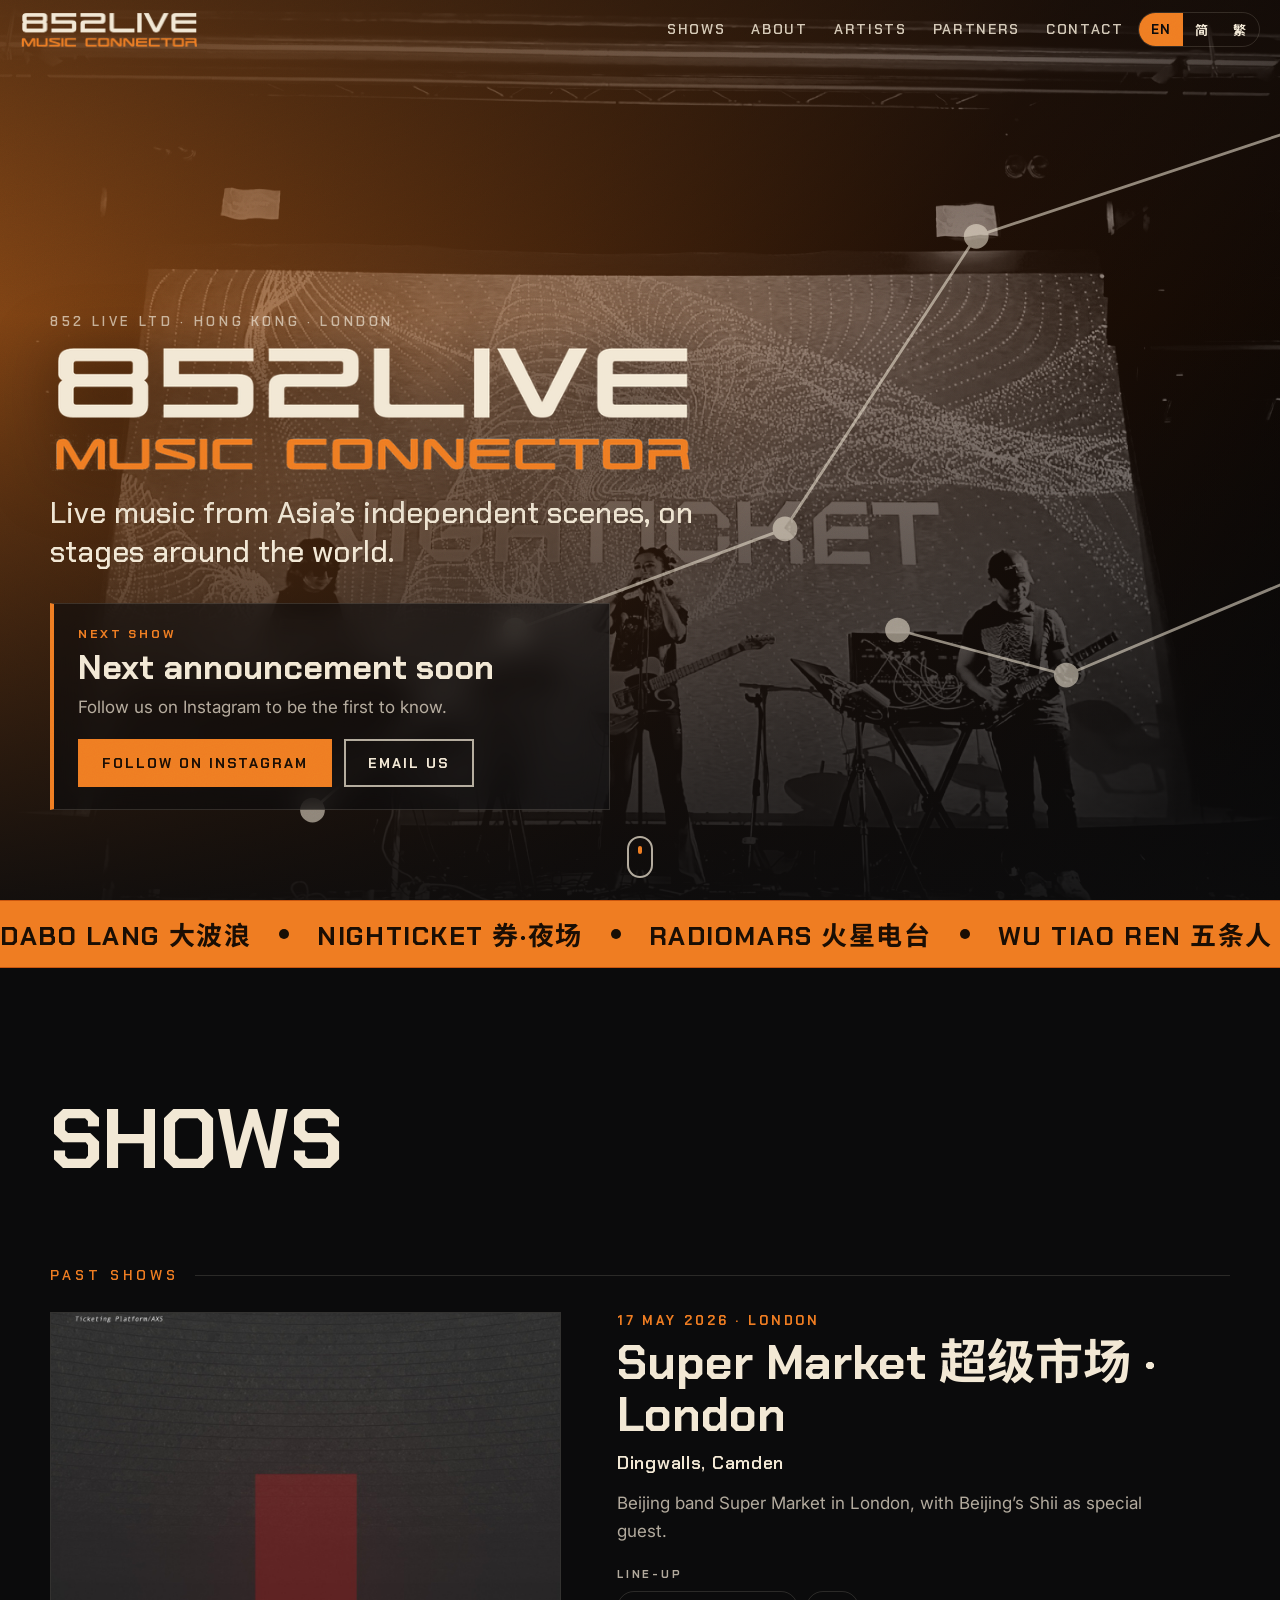
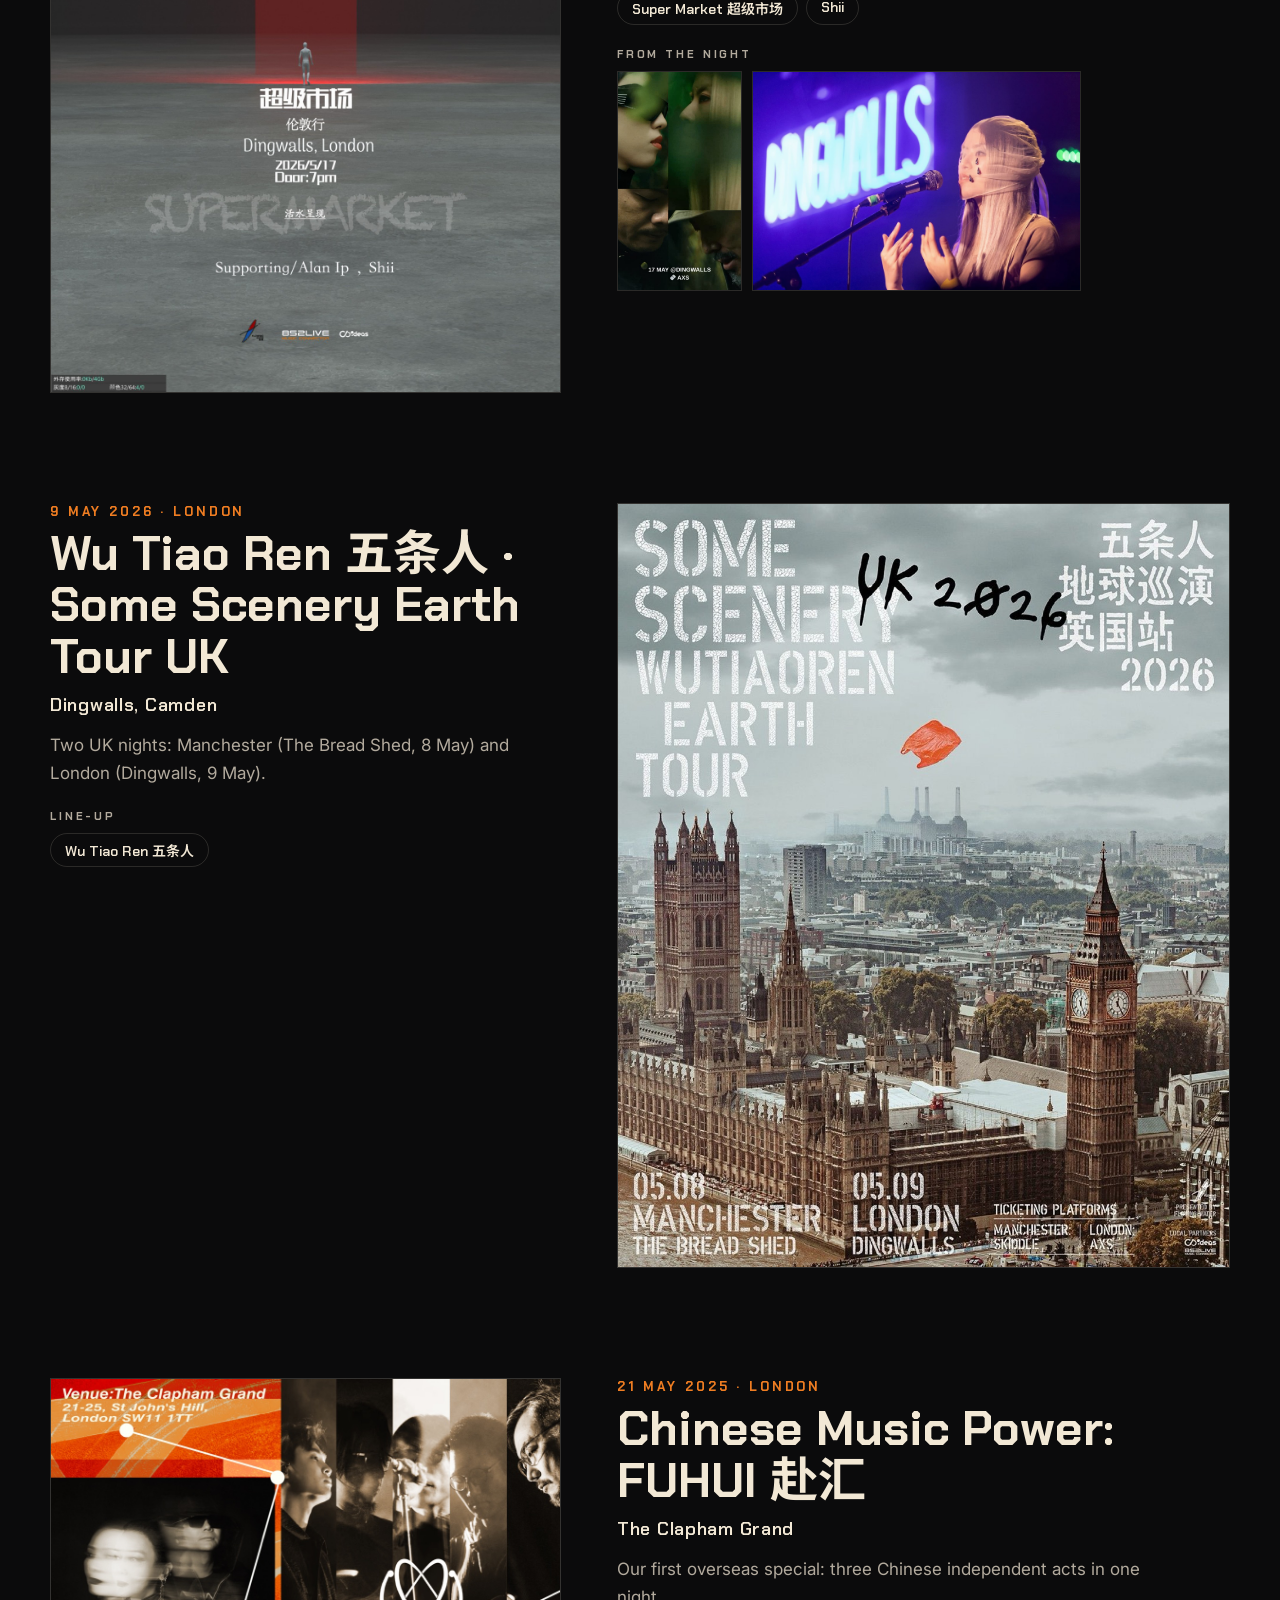
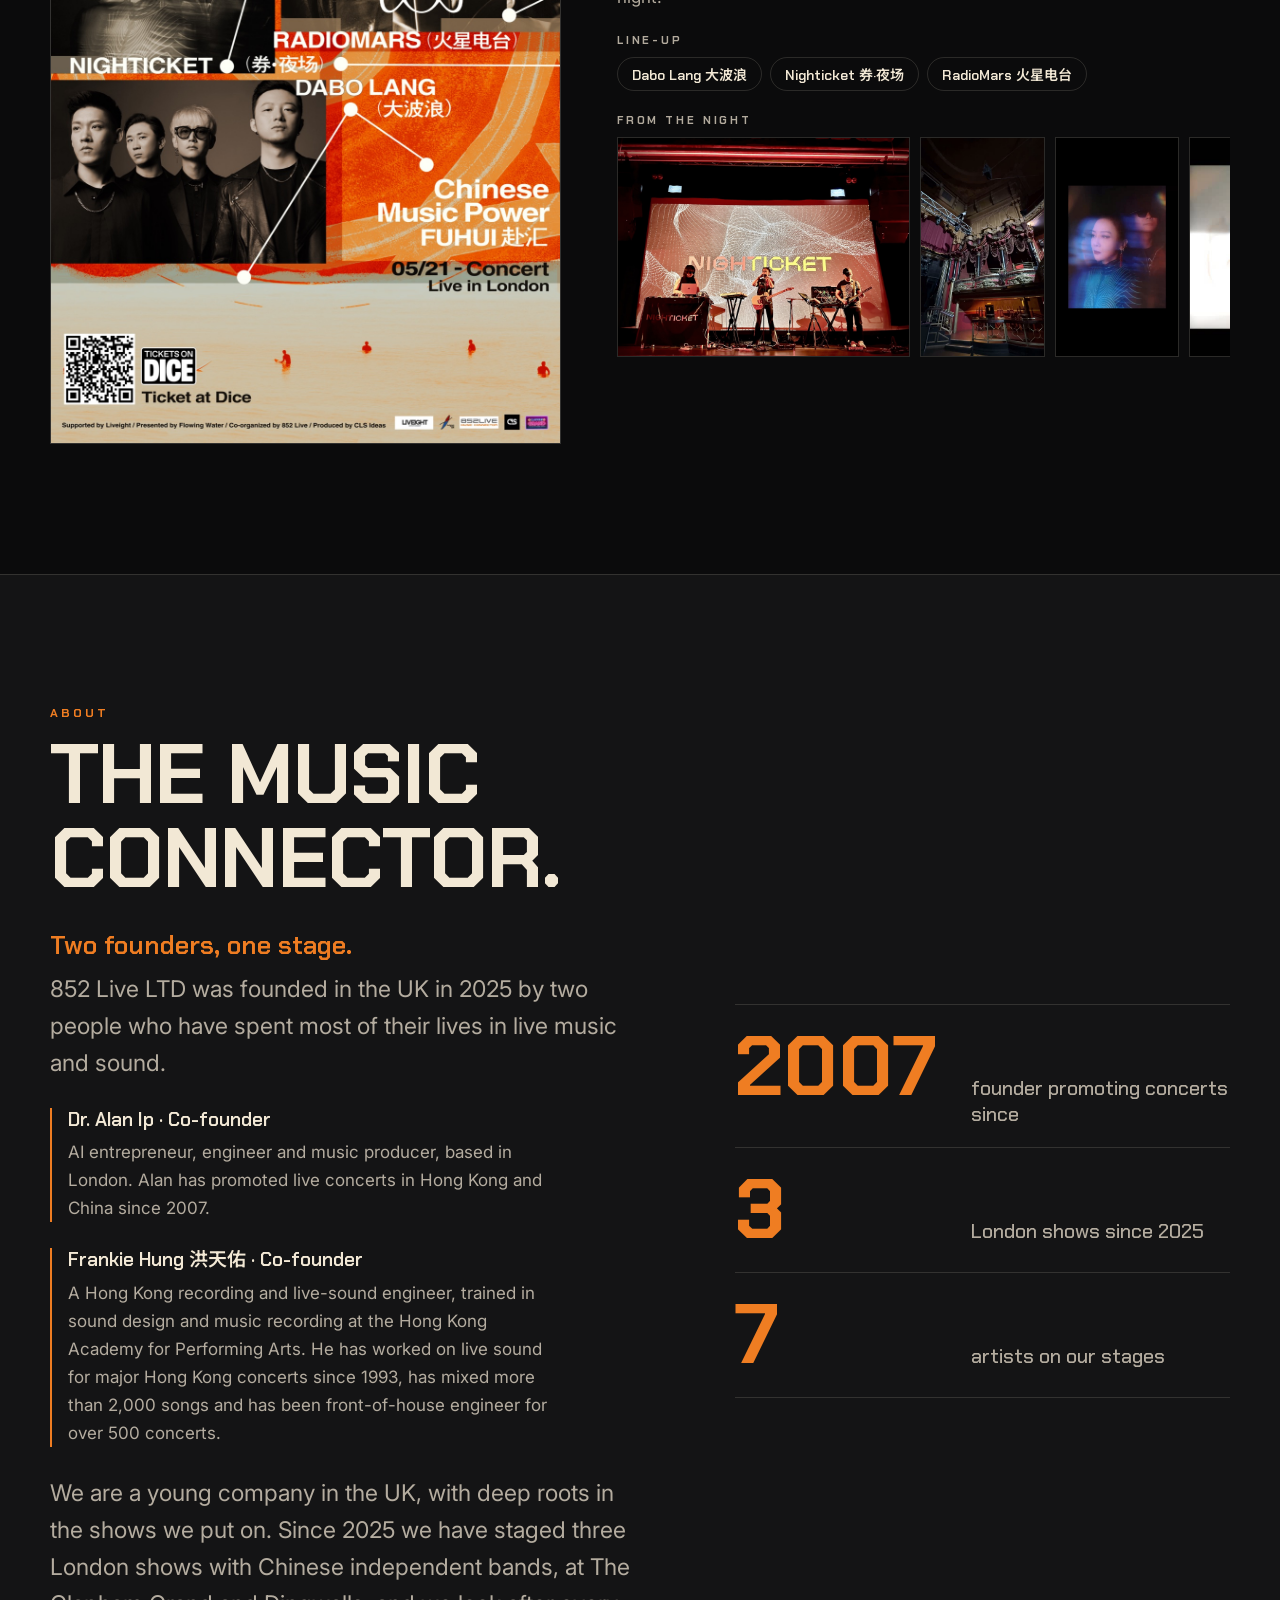
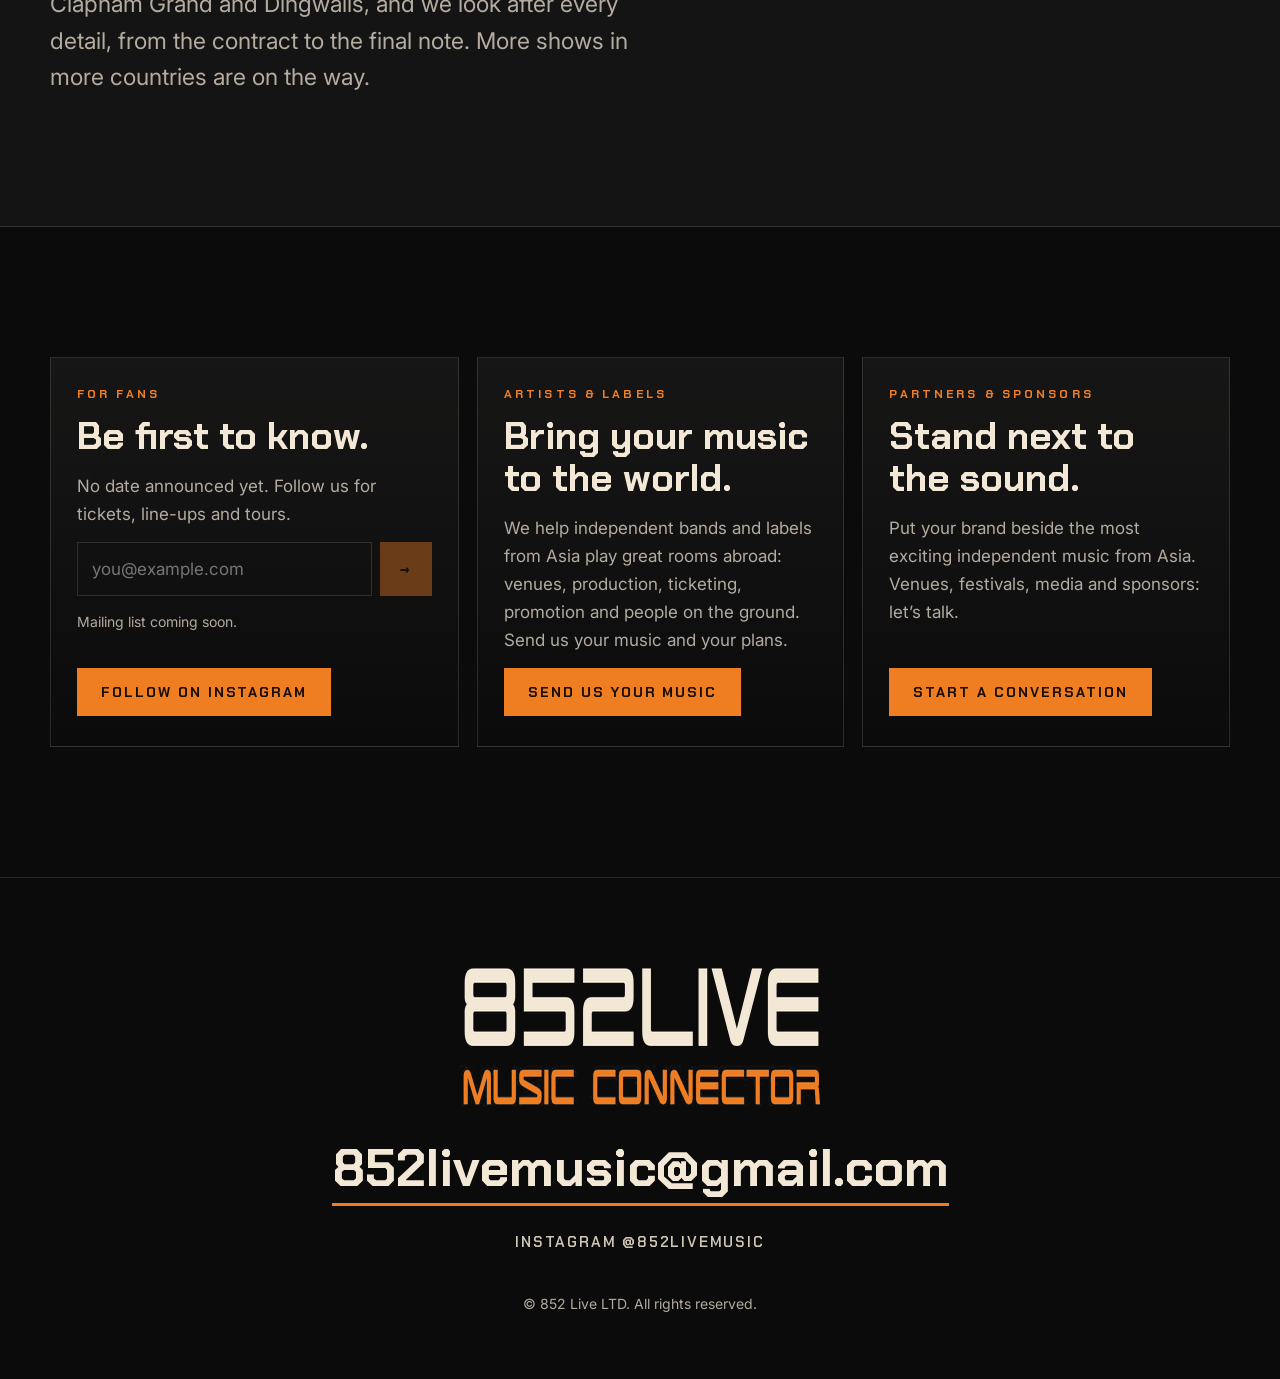
==== index.html @ 55a23242 "Fix mobile overflow in show cards" ====
<!doctype html>
<html lang="en">
<head>
  <meta charset="utf-8">
  <meta name="viewport" content="width=device-width, initial-scale=1">
  <title>852 Live | Music Connector</title>
  <meta name="description" content="852 Live LTD is a concert promoter bringing Chinese and Asian independent bands to stages in the UK and around the world. Promoting live music since 2007.">
  <meta name="theme-color" content="#0b0b0c">
  <meta property="og:title" content="852 Live | Music Connector">
  <meta property="og:description" content="Live music from Asia’s independent scenes, on stages around the world.">
  <meta property="og:type" content="website">
  <meta property="og:image" content="img/fuhui-banner.jpg">
  <link rel="icon" href="img/favicon.png" type="image/png">
  <link rel="preconnect" href="https://fonts.googleapis.com">
  <link rel="preconnect" href="https://fonts.gstatic.com" crossorigin>
  <link href="https://fonts.googleapis.com/css2?family=Chakra+Petch:wght@500;600;700&family=Inter:wght@400;500;600&family=Noto+Sans+SC:wght@400;500;700&family=Noto+Sans+TC:wght@400;500;700&display=swap" rel="stylesheet">
  <link rel="stylesheet" href="css/style.css?v=9">
  <script>document.documentElement.classList.add('js');</script>
</head>
<body>

<header class="nav" id="nav">
  <a class="brand" href="#top" aria-label="852 Live, home"><img src="img/logo-light.png" alt="852 Live Music Connector" width="720" height="138"></a>
  <nav class="nav-links" id="nav-links" aria-label="Main">
    <a href="#shows" data-i18n="nav_shows">Shows</a>
    <a href="#about" data-i18n="nav_about">About</a>
    <a href="#artists" data-i18n="nav_artists">Artists</a>
    <a href="#partners" data-i18n="nav_partners">Partners</a>
    <a href="#contact" data-i18n="nav_contact">Contact</a>
  </nav>
  <div class="langs" id="langs" role="group" aria-label="Language / 語言">
    <button type="button" data-lang="en" lang="en">EN</button>
    <button type="button" data-lang="zh" lang="zh-Hans">简</button>
    <button type="button" data-lang="zht" lang="zh-Hant">繁</button>
  </div>
  <button class="menu-btn" id="menu-btn" type="button" aria-expanded="false" aria-controls="nav-links" aria-label="Menu"><span></span><span></span></button>
</header>

<main id="top">
  <section class="hero">
    <div class="hero-bg" aria-hidden="true"></div>
    <svg class="motif" viewBox="0 0 1200 800" preserveAspectRatio="xMaxYMax slice" aria-hidden="true">
      <g fill="none" stroke="#f2e8d5" stroke-width="2.5" stroke-linecap="round">
        <path class="draw" d="M1200 120 L930 210 L760 470 L520 560 L340 720"/>
        <path class="draw d2" d="M1200 520 L1010 600 L860 560"/>
      </g>
      <g fill="#f2e8d5"><circle cx="930" cy="210" r="11"/><circle cx="760" cy="470" r="11"/><circle cx="520" cy="560" r="11"/><circle cx="1010" cy="600" r="11"/><circle cx="860" cy="560" r="11"/><circle cx="340" cy="720" r="11"/></g>
    </svg>
    <div class="hero-inner">
      <p class="eyebrow">852 Live LTD · Hong Kong · London</p>
      <h1 class="sr-only">852 Live, Music Connector</h1>
      <img class="hero-logo" src="img/logo-light.png" alt="" width="720" height="138">
      <p class="hero-sub" data-i18n="hero_sub">Live music from Asia’s independent scenes, on stages around the world.</p>
      <div id="hero-next" class="hero-next"></div>
    </div>
    <a class="scroll-cue" href="#shows" aria-label="Scroll to shows"><span></span></a>
  </section>

  <div class="marquee" aria-hidden="true">
    <div class="marquee-track">
      <span>DABO LANG 大波浪</span><i></i><span>NIGHTICKET 券·夜场</span><i></i><span>RADIOMARS 火星电台</span><i></i><span>WU TIAO REN 五条人</span><i></i><span>SUPER MARKET 超级市场</span><i></i><span>SHII</span><i></i>
      <span>DABO LANG 大波浪</span><i></i><span>NIGHTICKET 券·夜场</span><i></i><span>RADIOMARS 火星电台</span><i></i><span>WU TIAO REN 五条人</span><i></i><span>SUPER MARKET 超级市场</span><i></i><span>SHII</span><i></i>
    </div>
  </div>

  <section class="section" id="shows">
    <div class="wrap">
      <h2 class="section-title reveal" data-i18n="shows_title">Shows</h2>
      <div id="shows-upcoming" class="shows-upcoming"></div>
      <h3 class="subhead reveal" data-i18n="shows_past">Past shows</h3>
      <div id="shows-past" class="shows"></div>
    </div>
  </section>

  <section class="section about" id="about">
    <div class="wrap about-grid">
      <div class="reveal">
        <p class="kicker" data-i18n="about_kicker">About</p>
        <h2 class="section-title" data-i18n="about_title">The music connector.</h2>
        <h3 class="about-sub" data-i18n="about_sub"></h3>
        <p class="lead" data-i18n="about_body"></p>
        <div class="founder"><h3 data-i18n="f1_name"></h3><p data-i18n="f1_bio"></p></div>
        <div class="founder"><h3 data-i18n="f2_name"></h3><p data-i18n="f2_bio"></p></div>
        <p class="lead" data-i18n="about_body2"></p>
      </div>
      <dl class="stats reveal">
        <div><dt>2007</dt><dd data-i18n="stat1">promoting live music since</dd></div>
        <div><dt>3</dt><dd data-i18n="stat2">London shows since 2025</dd></div>
        <div><dt>7</dt><dd data-i18n="stat3">artists on our stages</dd></div>
      </dl>
    </div>
  </section>

  <section class="section join" id="join">
    <div class="wrap join-grid">
      <article class="card reveal" id="fans">
        <p class="kicker" data-i18n="fans_kicker">For fans</p>
        <h2 data-i18n="fans_title">Be first to know.</h2>
        <p data-i18n="fans_body"></p>
        <form class="mail" onsubmit="return false" aria-label="Mailing list (coming soon)">
          <input type="email" placeholder="you@example.com" disabled aria-label="Email address">
          <button type="button" class="btn" disabled>→</button>
        </form>
        <p class="small" data-i18n="mail_soon">Mailing list coming soon.</p>
        <a class="btn" href="https://www.instagram.com/852livemusic/" target="_blank" rel="noopener" data-i18n="btn_ig">Follow on Instagram</a>
      </article>
      <article class="card reveal" id="artists">
        <p class="kicker" data-i18n="artists_kicker">Artists &amp; labels</p>
        <h2 data-i18n="artists_title">Bring your music to the world.</h2>
        <p data-i18n="artists_body"></p>
        <a class="btn" href="mailto:852livemusic@gmail.com?subject=Artist%20enquiry" data-i18n="artists_btn">Send us your music</a>
      </article>
      <article class="card reveal" id="partners">
        <p class="kicker" data-i18n="partners_kicker">Partners &amp; sponsors</p>
        <h2 data-i18n="partners_title">Stand next to the sound.</h2>
        <p data-i18n="partners_body"></p>
        <a class="btn" href="mailto:852livemusic@gmail.com?subject=Partnership%20enquiry" data-i18n="partners_btn">Start a conversation</a>
      </article>
    </div>
  </section>
</main>

<footer class="footer" id="contact">
  <div class="wrap">
    <img src="img/logo-light.png" alt="852 Live Music Connector" class="footer-logo" width="720" height="138" loading="lazy">
    <a class="big-mail" href="mailto:852livemusic@gmail.com">852livemusic@gmail.com</a>
    <p class="footer-links"><a href="https://www.instagram.com/852livemusic/" target="_blank" rel="noopener">Instagram @852livemusic</a></p>
    <p class="small" data-i18n="footer_rights">© 852 Live LTD. All rights reserved.</p>
  </div>
</footer>

<script type="module" src="js/main.js?v=9"></script>
</body>
</html>
---- css/style.css ----
:root {
  --bg: #0b0b0c;
  --bg-2: #141415;
  --orange: #ef7d22;
  --orange-deep: #c9560f;
  --cream: #f2e8d5;
  --cream-dim: rgba(242, 232, 213, .72);
  --line: rgba(242, 232, 213, .14);
  --head: 'Chakra Petch', 'Noto Sans SC', 'Noto Sans TC', system-ui, sans-serif;
  --body: 'Inter', 'Noto Sans SC', 'Noto Sans TC', system-ui, -apple-system, sans-serif;
  --gutter: 20px;
  --max: 1180px;
}
* { box-sizing: border-box; }
html { scroll-behavior: smooth; scroll-padding-top: 72px; -webkit-text-size-adjust: 100%; }
body { margin: 0; background: var(--bg); color: var(--cream); font: 400 17px/1.65 var(--body); overflow-x: hidden; }
img { max-width: 100%; display: block; }
a { color: inherit; }
.sr-only { position: absolute; width: 1px; height: 1px; overflow: hidden; clip: rect(0 0 0 0); white-space: nowrap; }
.wrap { width: min(100% - 2 * var(--gutter), var(--max)); margin-inline: auto; }
:focus-visible { outline: 2px solid var(--orange); outline-offset: 3px; }

/* grain over everything for texture */
body::after { content: ""; position: fixed; inset: 0; pointer-events: none; z-index: 100; opacity: .07; mix-blend-mode: overlay;
  background-image: url("data:image/svg+xml,%3Csvg xmlns='http://www.w3.org/2000/svg' width='160' height='160'%3E%3Cfilter id='n'%3E%3CfeTurbulence type='fractalNoise' baseFrequency='.9' numOctaves='2'/%3E%3C/filter%3E%3Crect width='100%25' height='100%25' filter='url(%23n)'/%3E%3C/svg%3E"); }

/* nav */
.nav { position: fixed; inset: 0 0 auto 0; z-index: 50; display: flex; align-items: center; gap: 14px; padding: 12px var(--gutter); transition: background .3s, backdrop-filter .3s; }
.nav.scrolled { background: rgba(11, 11, 12, .82); backdrop-filter: blur(12px); -webkit-backdrop-filter: blur(12px); border-bottom: 1px solid var(--line); }
.brand img { height: 30px; width: auto; opacity: 0; transition: opacity .3s; }
.nav.scrolled .brand img { opacity: 1; }
.nav-links { display: none; margin-left: auto; gap: 26px; font: 600 14px var(--head); letter-spacing: .12em; text-transform: uppercase; }
.nav-links a { text-decoration: none; opacity: .85; padding: 6px 0; border-bottom: 2px solid transparent; }
.nav-links a:hover { opacity: 1; border-color: var(--orange); }
.langs { margin-left: auto; display: flex; border: 1px solid var(--line); border-radius: 999px; overflow: hidden; }
.langs button { font: 700 13px var(--head); letter-spacing: .08em; color: var(--cream); background: transparent; border: 0; padding: 7px 12px; cursor: pointer; }
.langs button:hover { color: var(--orange); }
.langs button[aria-pressed="true"] { background: var(--orange); color: #0b0b0c; }
.menu-btn { display: grid; gap: 6px; width: 40px; height: 40px; place-content: center; background: none; border: 0; cursor: pointer; }
.menu-btn span { display: block; width: 24px; height: 2px; background: var(--cream); transition: transform .25s; }
.menu-btn[aria-expanded="true"] span:first-child { transform: translateY(4px) rotate(45deg); }
.menu-btn[aria-expanded="true"] span:last-child { transform: translateY(-4px) rotate(-45deg); }
@media (max-width: 859px) {
  .nav-links { position: absolute; top: 100%; left: 0; right: 0; display: none; flex-direction: column; gap: 0; margin: 0; background: rgba(11, 11, 12, .97); border-bottom: 1px solid var(--line); padding: 8px var(--gutter) 16px; }
  .nav-links.open { display: flex; }
  .nav-links a { padding: 14px 0; border-bottom: 1px solid var(--line); font-size: 16px; }
}
@media (min-width: 860px) { .nav-links { display: flex; } .langs { margin-left: 0; } .menu-btn { display: none; } .brand img { height: 34px; } }

/* hero */
.hero { position: relative; min-height: 100svh; display: grid; align-items: end; padding: 120px var(--gutter) 90px; overflow: hidden; isolation: isolate; }
.hero-bg { position: absolute; inset: 0; z-index: -2; background: url("../img/nighticket-live.jpg") center 35% / cover; filter: grayscale(1) contrast(1.15) brightness(.7); animation: drift 24s ease-in-out infinite alternate; }
.hero::before { content: ""; position: absolute; inset: 0; z-index: -1; background:
  linear-gradient(180deg, rgba(11, 11, 12, .55) 0%, rgba(11, 11, 12, .2) 35%, rgba(11, 11, 12, .92) 100%),
  linear-gradient(120deg, rgba(239, 125, 34, .75), rgba(201, 86, 15, .2) 60%, transparent); mix-blend-mode: normal; }
@keyframes drift { from { transform: scale(1.05) translate3d(0, 0, 0); } to { transform: scale(1.18) translate3d(-2%, -2%, 0); } }
.motif { position: absolute; inset: 0; width: 100%; height: 100%; z-index: -1; opacity: .55; pointer-events: none; }
.draw { stroke-dasharray: 1400; stroke-dashoffset: 1400; animation: draw 2.4s .4s ease-out forwards; }
.draw.d2 { animation-delay: 1s; }
@keyframes draw { to { stroke-dashoffset: 0; } }
.hero-inner { width: min(100%, var(--max)); margin-inline: auto; }
.eyebrow { margin: 0 0 18px; font: 600 13px var(--head); letter-spacing: .28em; text-transform: uppercase; color: var(--cream-dim); }
.hero-logo { width: min(86vw, 640px); height: auto; margin-bottom: 22px; filter: drop-shadow(0 6px 30px rgba(0, 0, 0, .5)); }
.hero-sub { max-width: 34ch; margin: 0 0 32px; font: 500 clamp(20px, 3.4vw, 30px)/1.3 var(--head); }
.hero-next { max-width: 560px; }
.next-card { border: 1px solid var(--line); background: rgba(11, 11, 12, .6); backdrop-filter: blur(14px); -webkit-backdrop-filter: blur(14px); border-left: 4px solid var(--orange); padding: 22px 24px; }
.next-label { margin: 0 0 6px; font: 700 12px var(--head); letter-spacing: .24em; text-transform: uppercase; color: var(--orange); }
.next-card h2 { margin: 0 0 6px; font: 700 clamp(24px, 4vw, 34px)/1.15 var(--head); overflow-wrap: anywhere; }
.next-card p:not(.next-label) { margin: 0 0 18px; color: var(--cream-dim); }
.scroll-cue { position: absolute; left: 50%; bottom: 22px; width: 26px; height: 42px; margin-left: -13px; border: 2px solid var(--cream-dim); border-radius: 14px; }
.scroll-cue span { position: absolute; left: 50%; top: 8px; width: 4px; height: 8px; margin-left: -2px; border-radius: 2px; background: var(--orange); animation: cue 1.8s infinite; }
@keyframes cue { 0% { opacity: 0; transform: translateY(0); } 30% { opacity: 1; } 100% { opacity: 0; transform: translateY(14px); } }
@media (max-width: 600px) { .scroll-cue { display: none; } .hero { padding-bottom: 48px; } }

/* buttons */
.btn-row { display: flex; flex-wrap: wrap; gap: 12px; }
.btn { display: inline-block; font: 700 14px var(--head); letter-spacing: .14em; text-transform: uppercase; text-decoration: none; text-align: center; color: #1a0e04; background: var(--orange); border: 2px solid var(--orange); padding: 13px 22px; cursor: pointer; transition: transform .2s, background .2s, color .2s; }
.btn:hover { background: var(--cream); border-color: var(--cream); transform: translateY(-2px); }
.btn.ghost { background: transparent; color: var(--cream); border-color: var(--cream-dim); }
.btn.ghost:hover { background: var(--cream); color: #1a0e04; }
.btn[disabled] { opacity: .4; cursor: not-allowed; transform: none; }

/* marquee */
.marquee { overflow: hidden; background: var(--orange); color: #1a0e04; border-block: 1px solid var(--orange-deep); }
.marquee-track { display: flex; width: max-content; align-items: center; gap: 28px; padding: 14px 0; font: 700 clamp(18px, 2.6vw, 26px) var(--head); letter-spacing: .06em; white-space: nowrap; animation: slide 38s linear infinite; }
.marquee-track i { width: 10px; height: 10px; border-radius: 50%; background: #1a0e04; flex: none; }
@keyframes slide { to { transform: translateX(-50%); } }

/* sections */
.section { padding: clamp(64px, 11vw, 130px) 0; }
.section-title { margin: 0 0 28px; font: 700 clamp(38px, 8vw, 84px)/1 var(--head); letter-spacing: -.01em; text-transform: uppercase; overflow-wrap: anywhere; }
.subhead { margin: 56px 0 28px; font: 600 14px var(--head); letter-spacing: .28em; text-transform: uppercase; color: var(--orange); display: flex; align-items: center; gap: 16px; }
.subhead::after { content: ""; flex: 1; height: 1px; background: var(--line); }
.kicker { margin: 0 0 12px; font: 700 12px var(--head); letter-spacing: .26em; text-transform: uppercase; color: var(--orange); }
.lead + .lead { margin-top: 1.1em; }
.lead { font-size: clamp(18px, 2.4vw, 23px); line-height: 1.6; color: var(--cream-dim); max-width: 42ch; margin: 0; }

/* shows */
.shows { display: grid; gap: clamp(56px, 9vw, 110px); }
.shows-upcoming { display: grid; gap: 56px; margin-bottom: 20px; }
.show { display: grid; grid-template-columns: minmax(0, 1fr); gap: 26px; align-items: start; }
.show-poster { margin: 0; position: relative; background: var(--bg-2); border: 1px solid var(--line); }
.show-poster img { width: 100%; height: auto; }
.text-poster { aspect-ratio: 3 / 4; display: grid; place-items: center; padding: 24px; text-align: center; background: linear-gradient(160deg, var(--orange-deep), #1a0e04); font: 700 clamp(22px, 5vw, 34px)/1.2 var(--head); }
.show-date { margin: 0 0 8px; font: 700 13px var(--head); letter-spacing: .22em; text-transform: uppercase; color: var(--orange); }
.show-info h3 { margin: 0 0 10px; font: 700 clamp(28px, 5vw, 48px)/1.08 var(--head); overflow-wrap: anywhere; }
.show-venue { margin: 0 0 14px; font: 600 18px var(--head); letter-spacing: .04em; }
.show-note { margin: 0 0 20px; color: var(--cream-dim); max-width: 52ch; }
.mini { margin: 22px 0 10px; font: 700 11px var(--head); letter-spacing: .26em; text-transform: uppercase; color: var(--cream-dim); }
.chips { display: flex; flex-wrap: wrap; gap: 8px; margin: 0; padding: 0; list-style: none; }
.chips li { border: 1px solid var(--line); padding: 6px 14px; font: 600 14px var(--head); border-radius: 999px; }
.gallery { display: flex; gap: 10px; overflow-x: auto; padding-bottom: 8px; scroll-snap-type: x mandatory; -webkit-overflow-scrolling: touch; }
.gallery img { height: clamp(150px, 26vw, 220px); width: auto; max-width: none; scroll-snap-align: start; border: 1px solid var(--line); filter: saturate(.9); transition: filter .3s, transform .3s; }
.gallery img:hover { filter: saturate(1.2); transform: translateY(-3px); }
@media (min-width: 860px) {
  .show { grid-template-columns: minmax(0, 5fr) minmax(0, 6fr); gap: 56px; }
  .show:nth-child(even) .show-poster { order: 2; }
  .show-poster { position: sticky; top: 90px; }
}

/* about */
.about { background: var(--bg-2); border-block: 1px solid var(--line); }
.about-grid { display: grid; gap: 48px; align-items: center; }
.stats { display: grid; gap: 0; margin: 0; }
.stats div { display: grid; grid-template-columns: clamp(118px, 24vw, 220px) 1fr; align-items: baseline; gap: 16px; padding: 20px 0; border-top: 1px solid var(--line); }
.stats div:last-child { border-bottom: 1px solid var(--line); }
.stats dt { flex: none; min-width: 3.2ch; font: 700 clamp(48px, 9vw, 84px)/1 var(--head); color: var(--orange); }
.stats dd { margin: 0; font: 500 clamp(16px, 2.4vw, 20px) var(--head); color: var(--cream-dim); }
@media (min-width: 860px) { .about-grid { grid-template-columns: 1.1fr .9fr; gap: 80px; } }

/* join cards */
.join-grid { display: grid; gap: 18px; }
.card { display: flex; flex-direction: column; align-items: flex-start; gap: 14px; padding: 28px 26px 30px; border: 1px solid var(--line); background: linear-gradient(180deg, rgba(242, 232, 213, .05), transparent); transition: border-color .3s, transform .3s; }
.card:hover { border-color: var(--orange); transform: translateY(-4px); }
.card h2 { margin: 0; font: 700 clamp(28px, 4vw, 38px)/1.1 var(--head); }
.card p { margin: 0; color: var(--cream-dim); }
.card .btn { margin-top: auto; }
.card .kicker { color: var(--orange); }
.mail { display: flex; gap: 8px; width: 100%; }
.mail input { flex: 1; min-width: 0; font: inherit; color: var(--cream); background: transparent; border: 1px solid var(--line); padding: 12px 14px; }
.mail .btn { margin: 0; padding: 12px 18px; }
.small { font-size: 14px; color: var(--cream-dim); }
@media (min-width: 900px) { .join-grid { grid-template-columns: repeat(3, 1fr); } }

/* footer */
.footer { padding: 90px 0 50px; text-align: center; border-top: 1px solid var(--line); }
.footer-logo { width: min(70vw, 360px); margin: 0 auto 34px; }
.big-mail { display: inline-block; font: 700 clamp(22px, 5.4vw, 52px)/1.1 var(--head); text-decoration: none; overflow-wrap: anywhere; border-bottom: 3px solid var(--orange); padding-bottom: 6px; }
.big-mail:hover { color: var(--orange); }
.footer-links { margin: 26px 0 40px; font: 600 15px var(--head); letter-spacing: .12em; text-transform: uppercase; }
.footer-links a { text-decoration: none; opacity: .85; }
.footer-links a:hover { color: var(--orange); opacity: 1; }

/* reveal */
.js .reveal { opacity: 0; transform: translateY(28px); transition: opacity .8s ease, transform .8s ease; }
.js .reveal.in { opacity: 1; transform: none; }

@media (prefers-reduced-motion: reduce) {
  html { scroll-behavior: auto; }
  .hero-bg, .marquee-track, .scroll-cue span { animation: none; }
  .draw { animation: none; stroke-dashoffset: 0; }
  .js .reveal { opacity: 1; transform: none; transition: none; }
}

.about-sub { font: 600 clamp(20px, 2.6vw, 26px)/1.25 var(--head); color: var(--orange); margin: 26px 0 10px; }
.founder { margin: 26px 0 0; max-width: 46ch; border-left: 2px solid var(--orange); padding-left: 16px; }
.founder h3 { font: 600 19px/1.3 var(--head); color: var(--cream); margin: 0 0 6px; }
.founder p { margin: 0; color: var(--cream-dim); }
.founder + .lead { margin-top: 28px; }
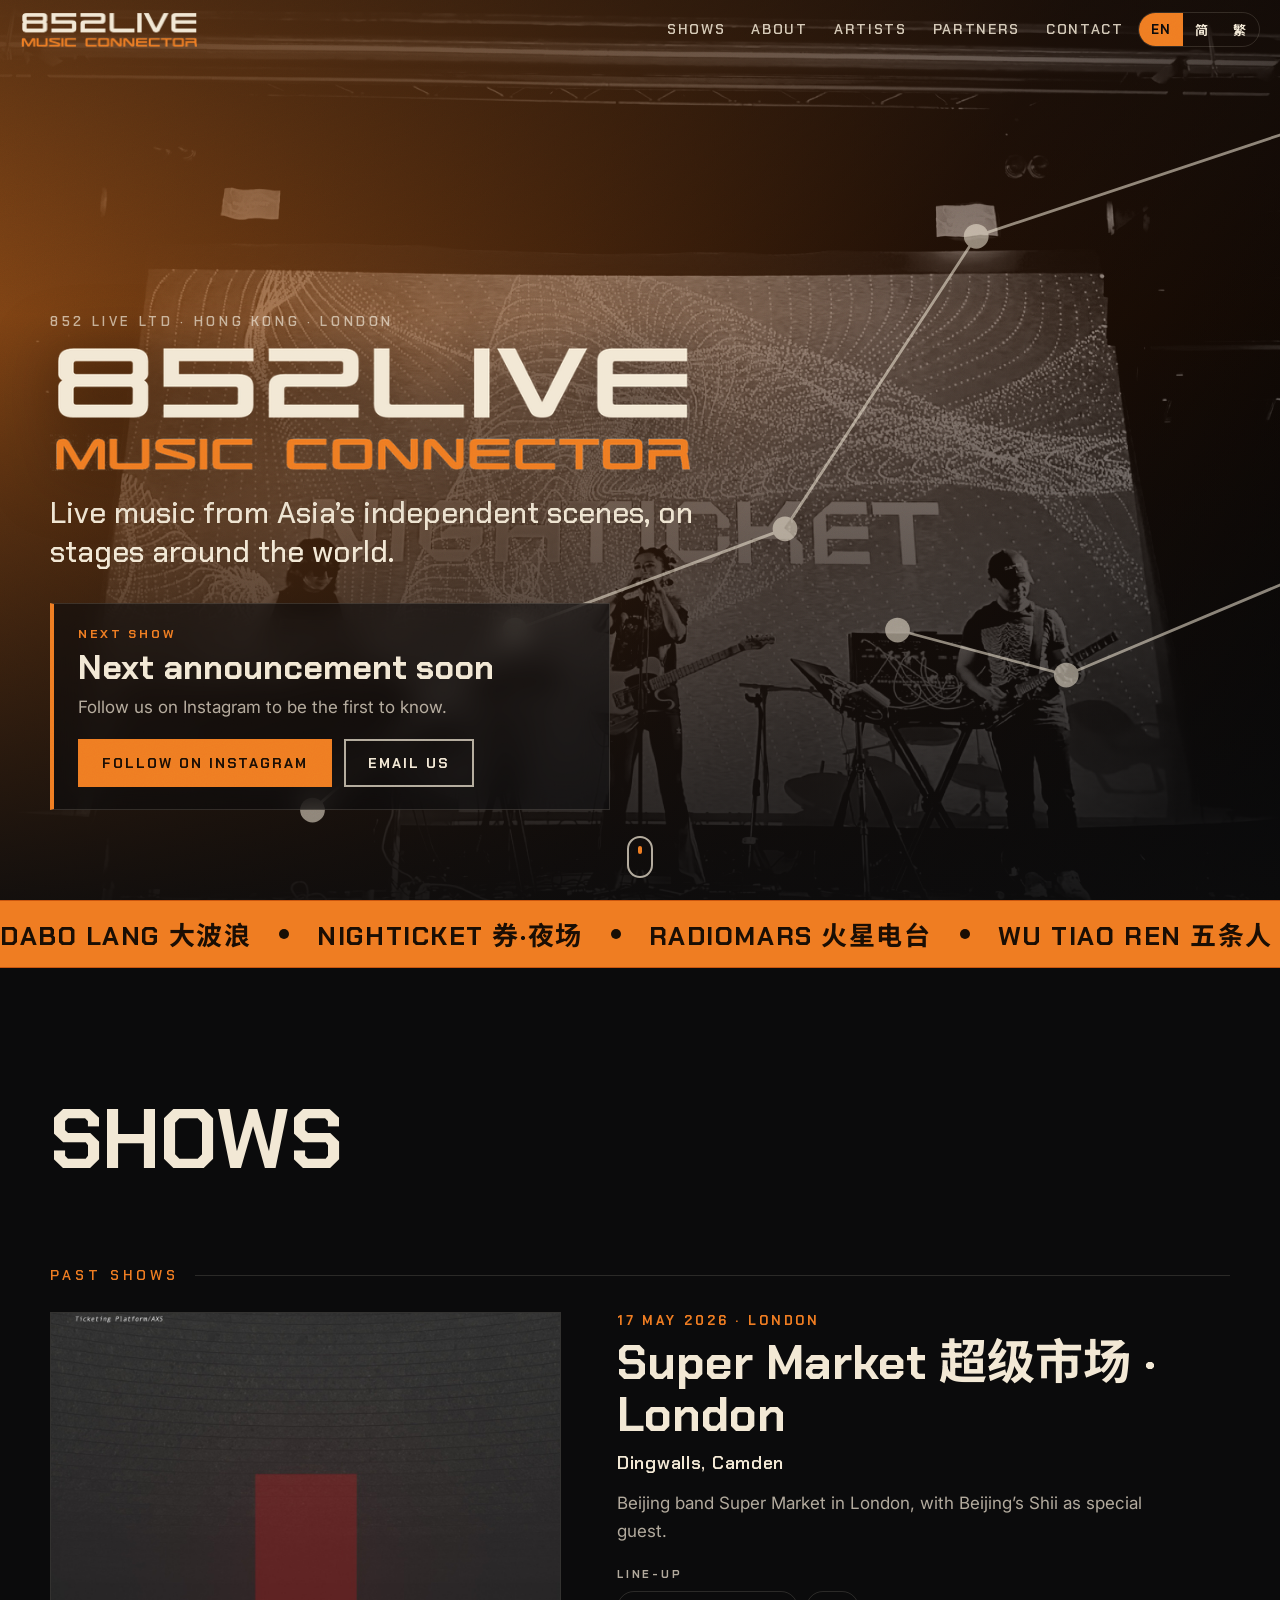
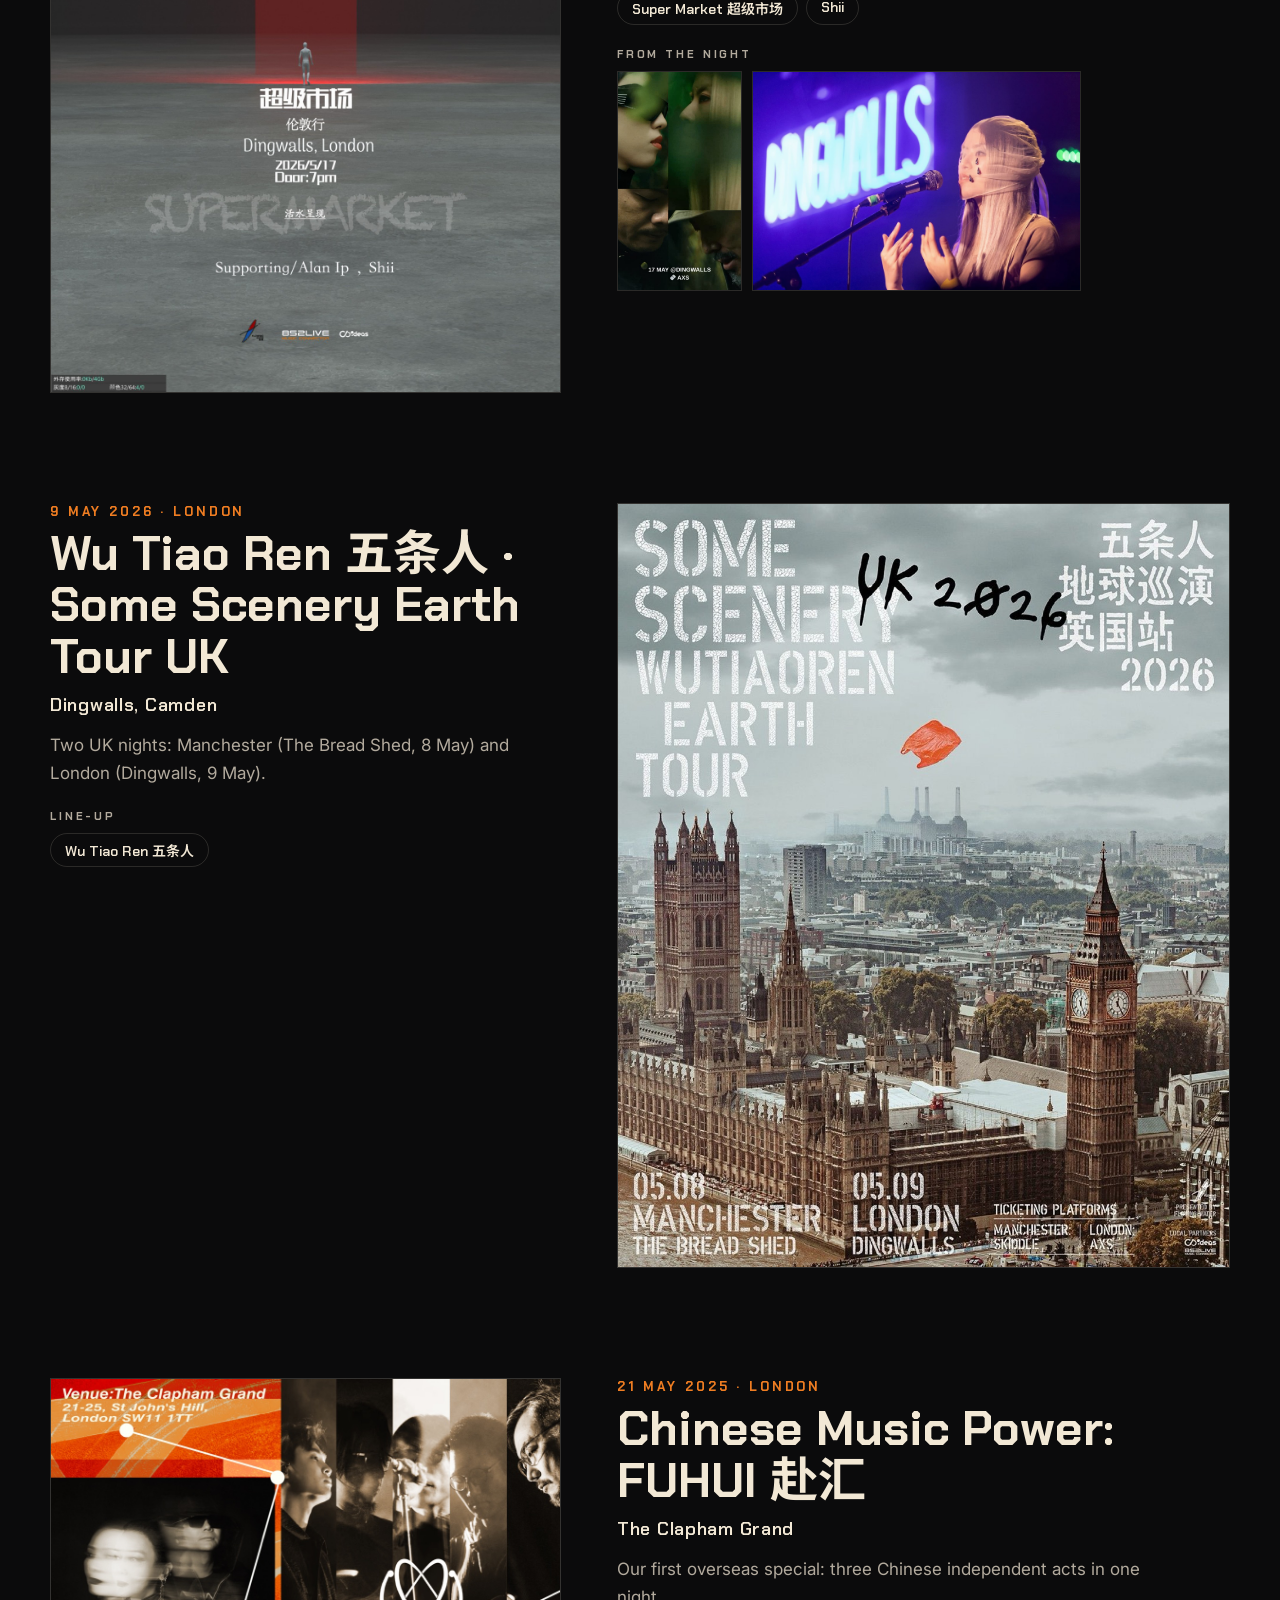
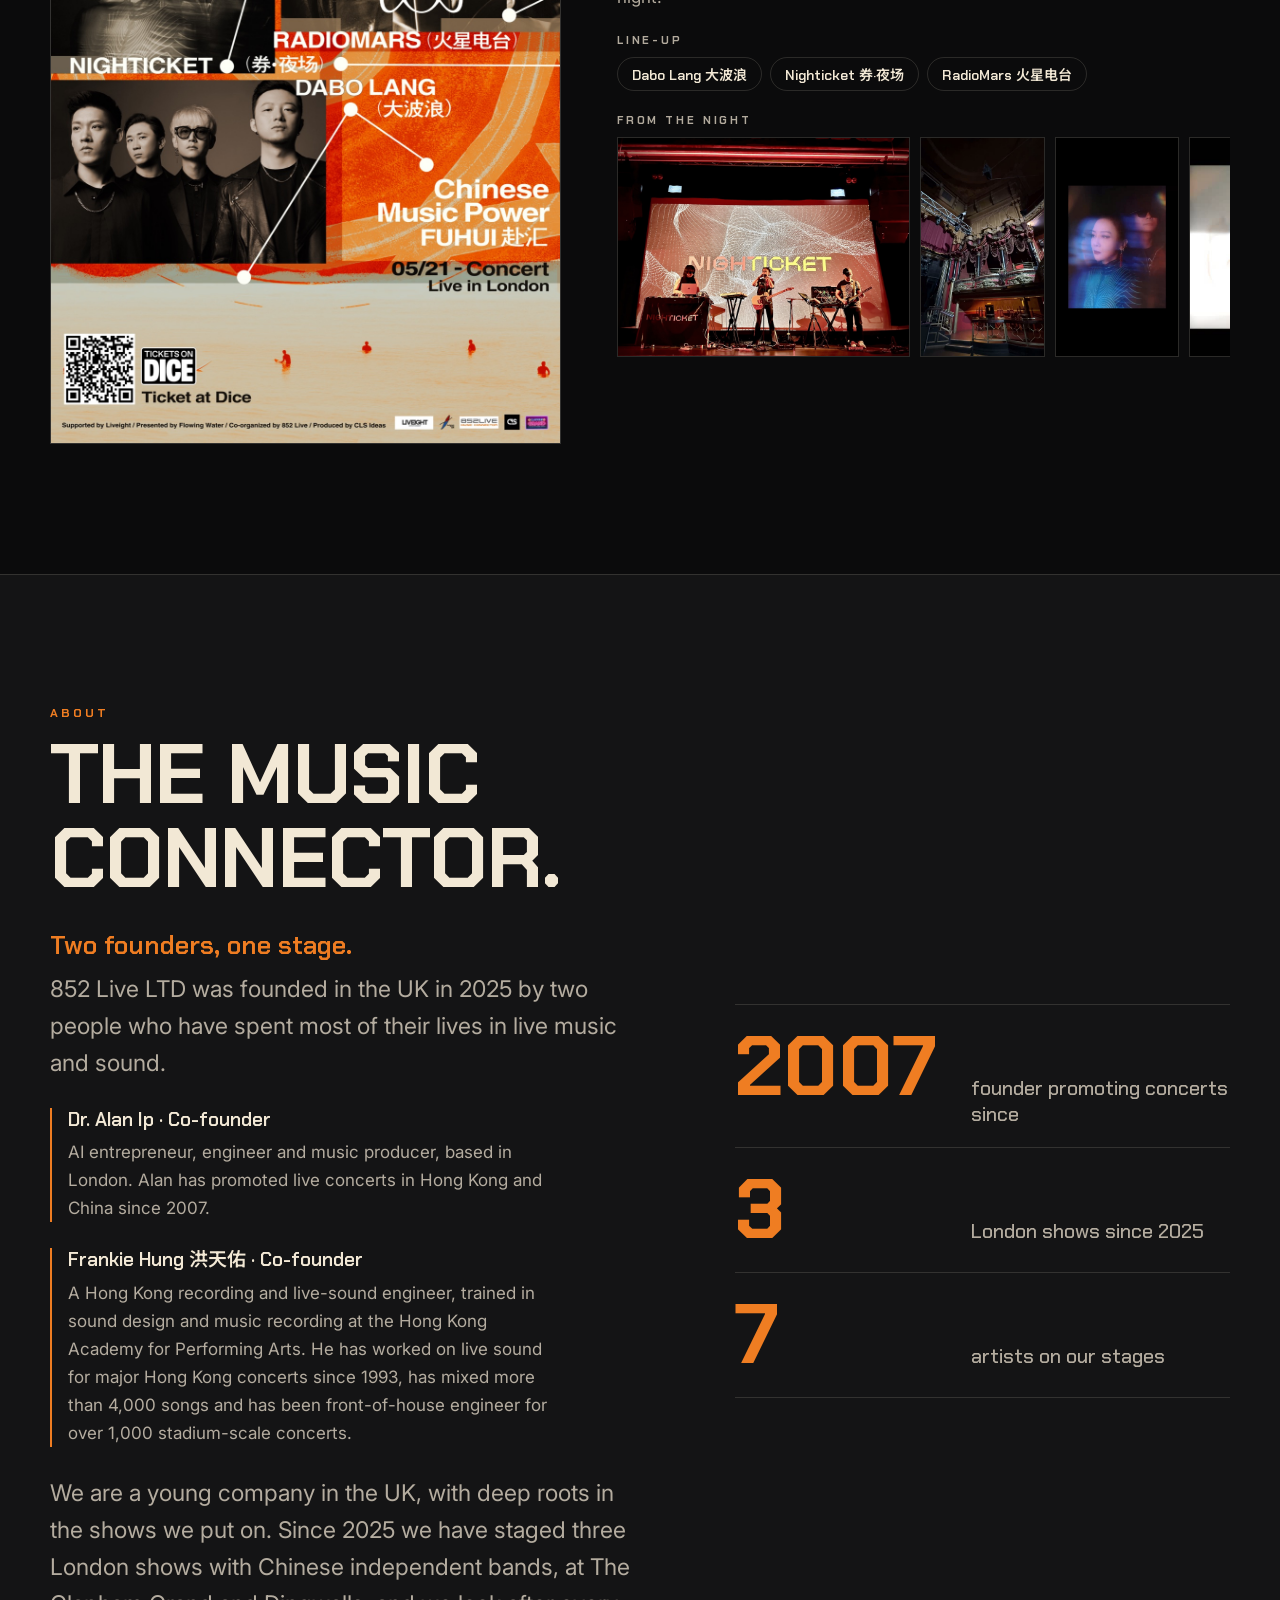
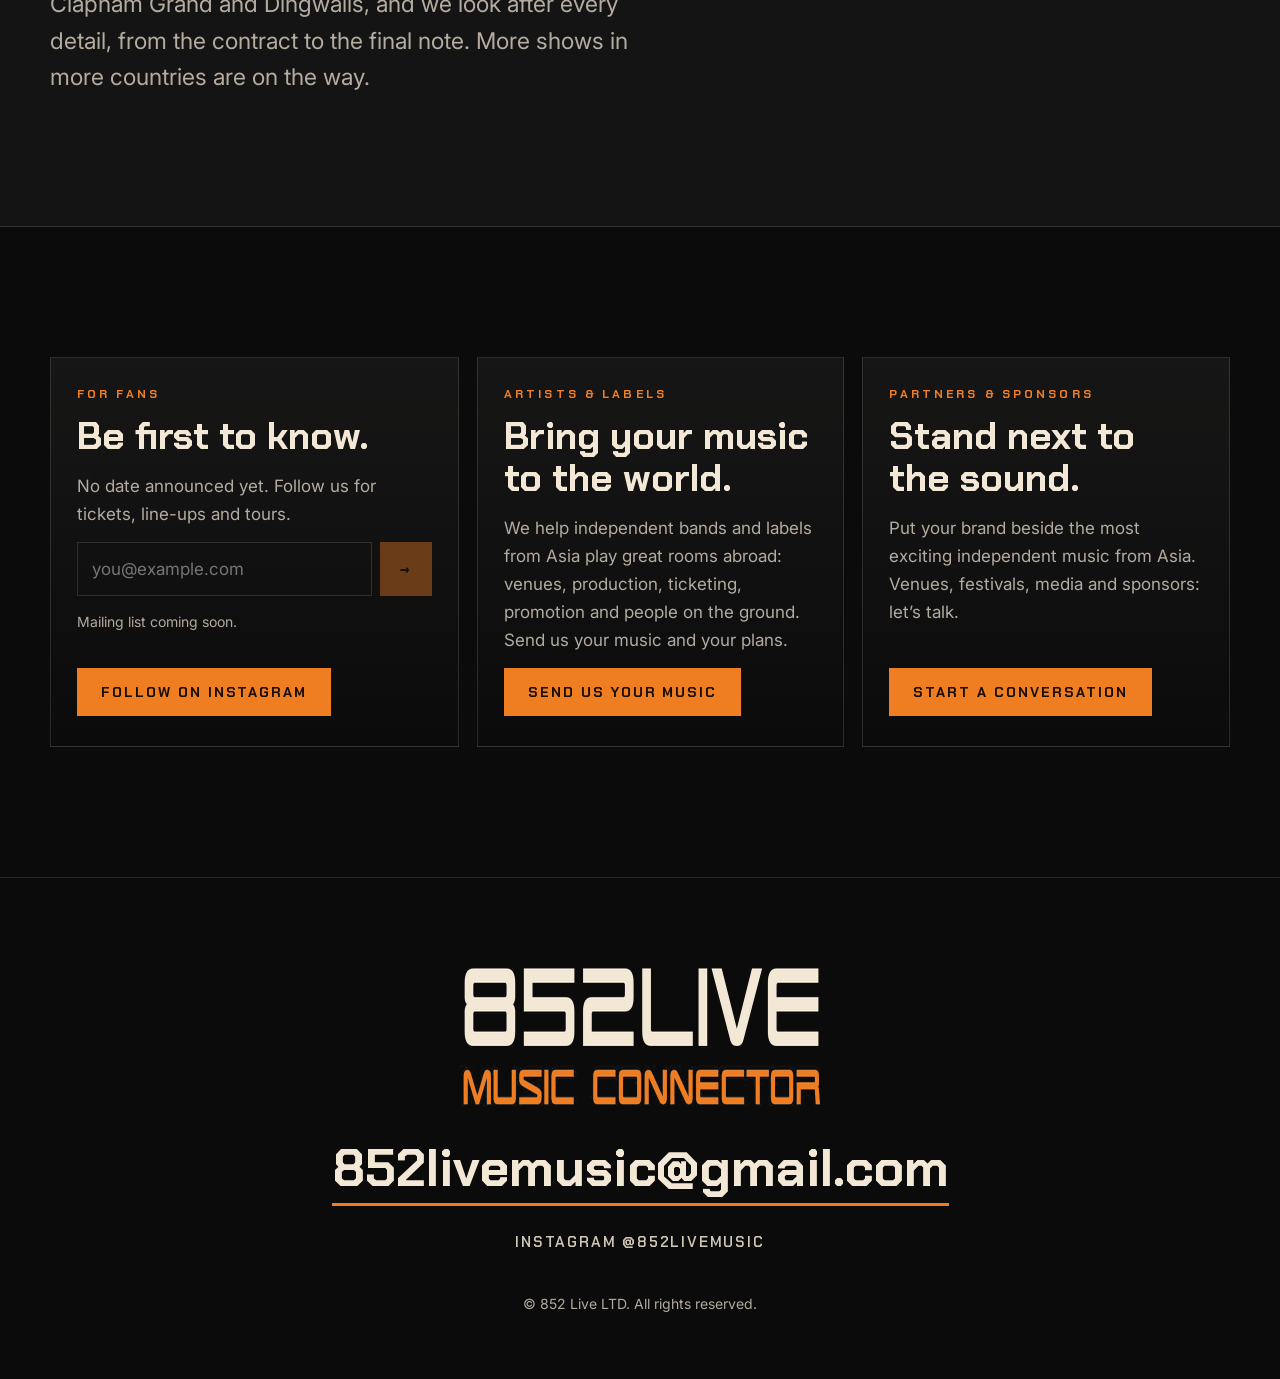
==== commit de5df4e3: "Update co-founder numbers" ====
--- a/index.html
+++ b/index.html
@@ -14,7 +14,7 @@
   <link rel="preconnect" href="https://fonts.googleapis.com">
   <link rel="preconnect" href="https://fonts.gstatic.com" crossorigin>
   <link href="https://fonts.googleapis.com/css2?family=Chakra+Petch:wght@500;600;700&family=Inter:wght@400;500;600&family=Noto+Sans+SC:wght@400;500;700&family=Noto+Sans+TC:wght@400;500;700&display=swap" rel="stylesheet">
-  <link rel="stylesheet" href="css/style.css?v=9">
+  <link rel="stylesheet" href="css/style.css?v=10">
   <script>document.documentElement.classList.add('js');</script>
 </head>
 <body>
@@ -129,6 +129,6 @@
   </div>
 </footer>
 
-<script type="module" src="js/main.js?v=9"></script>
+<script type="module" src="js/main.js?v=10"></script>
 </body>
 </html>
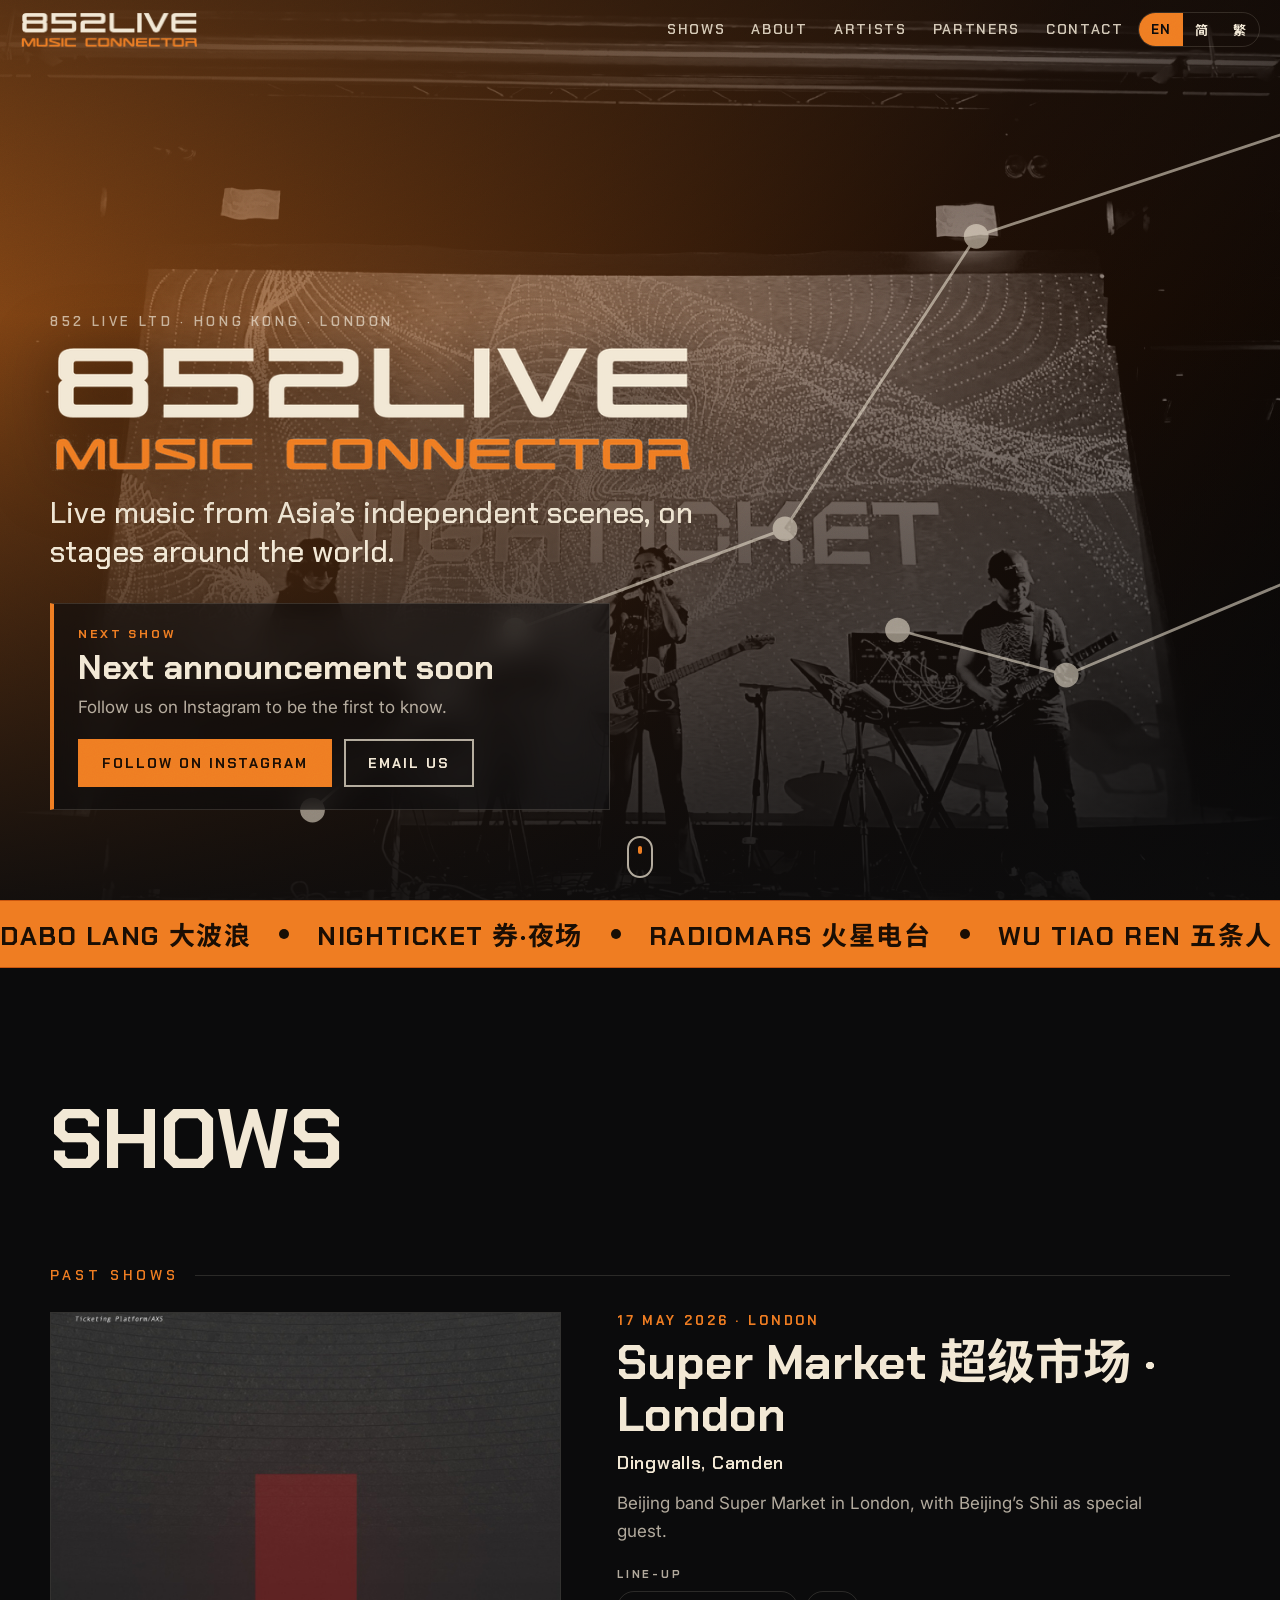
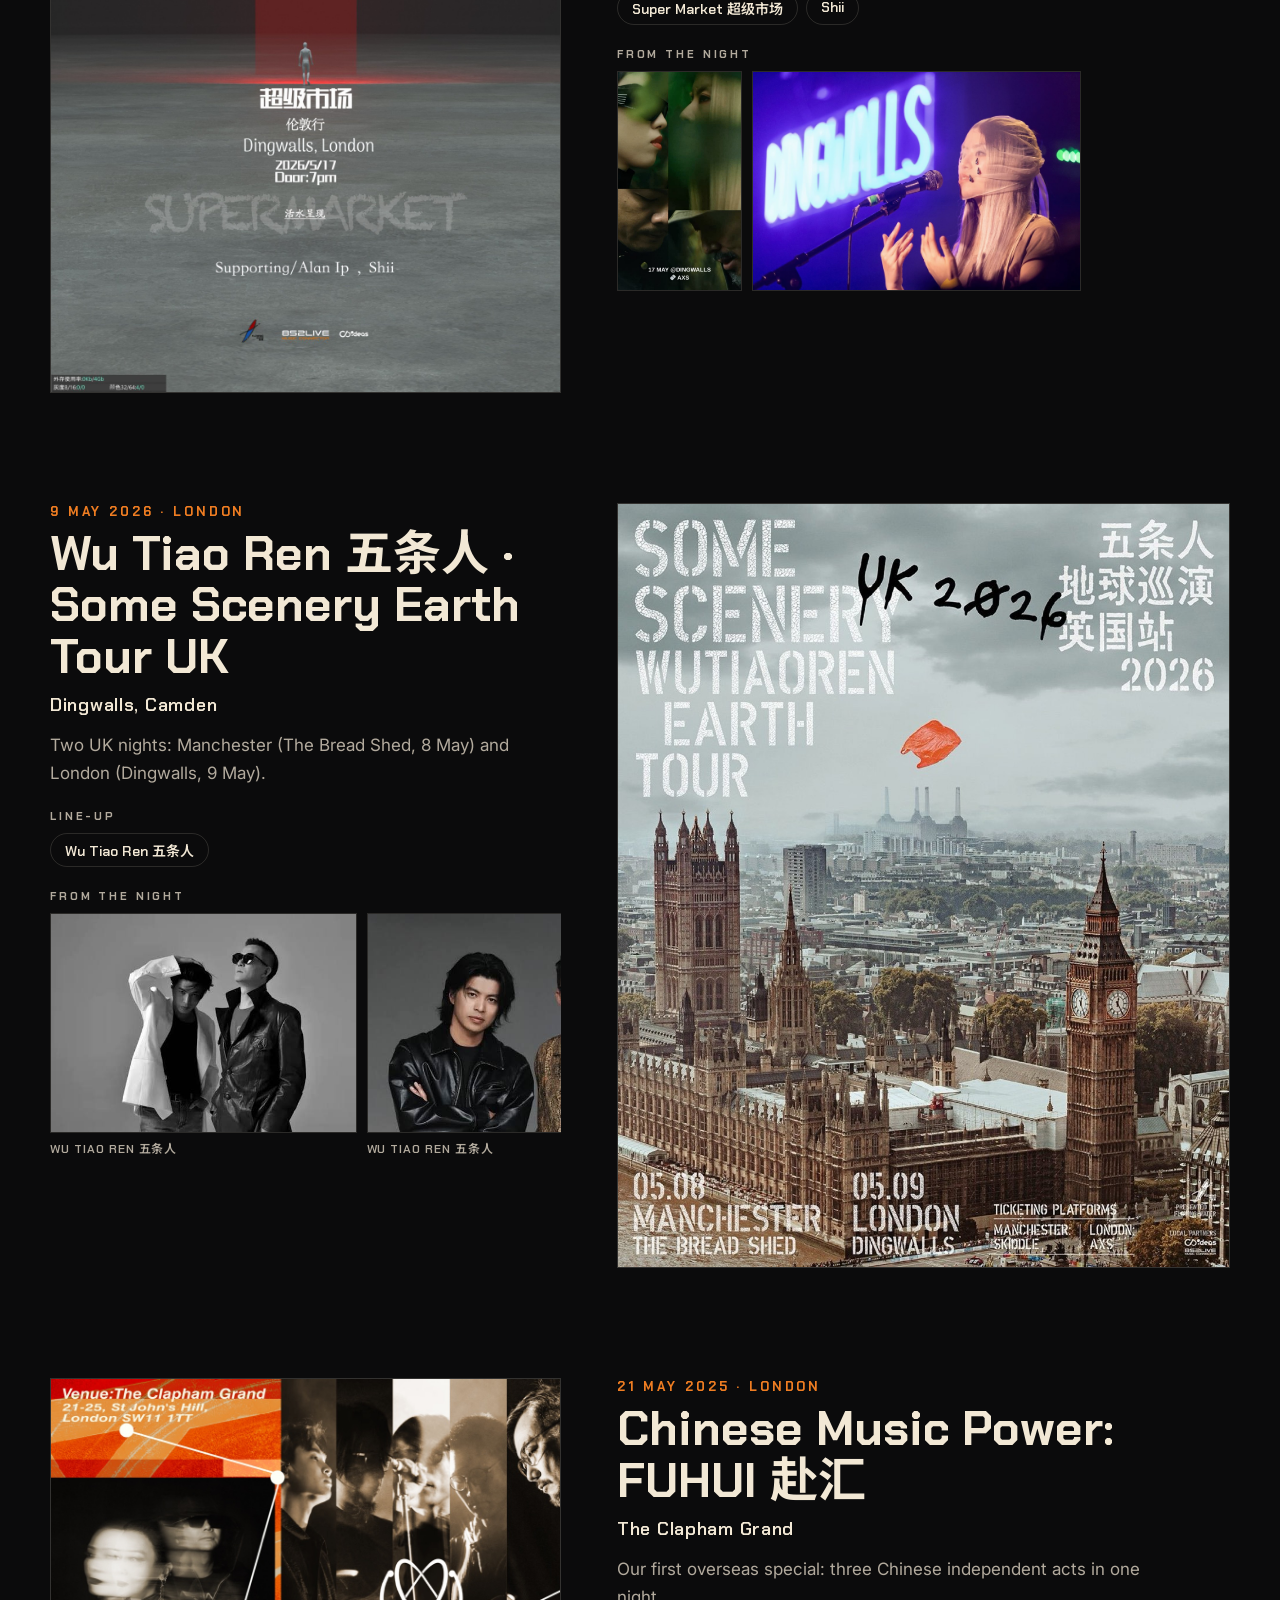
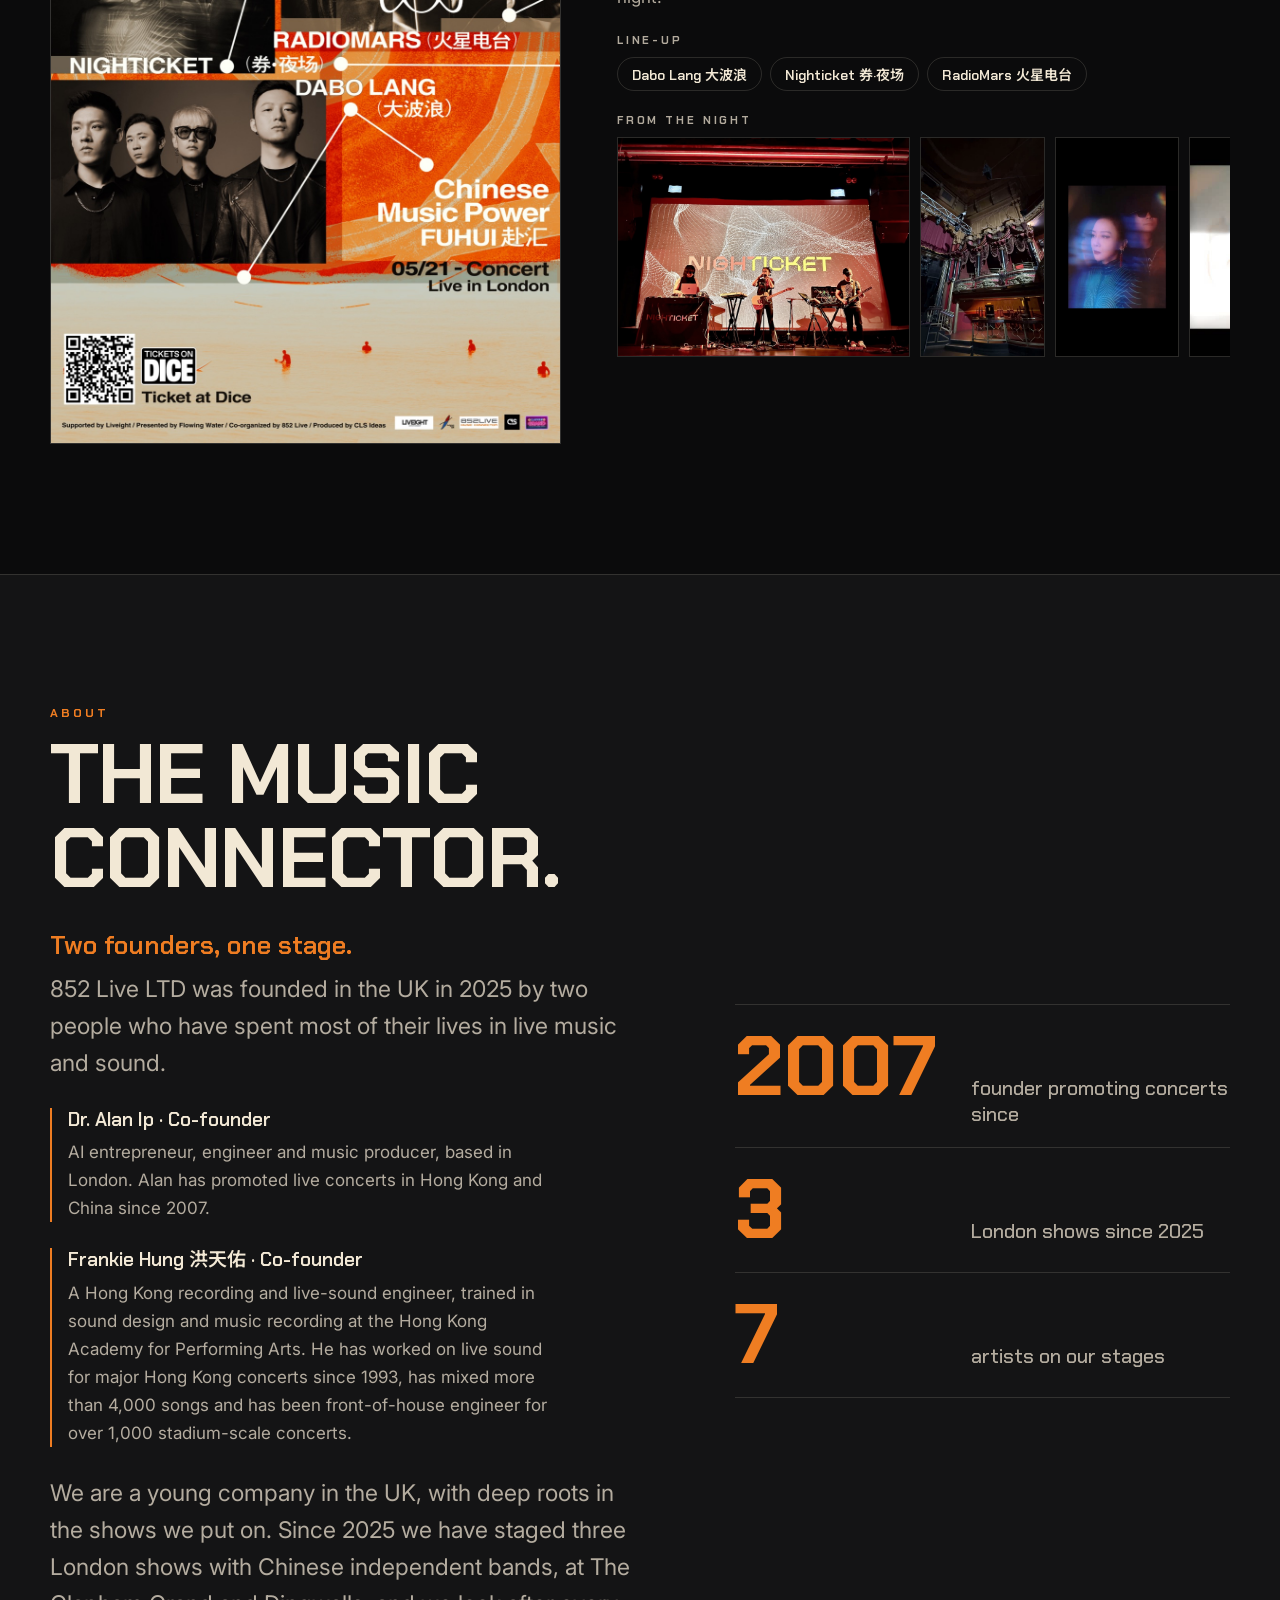
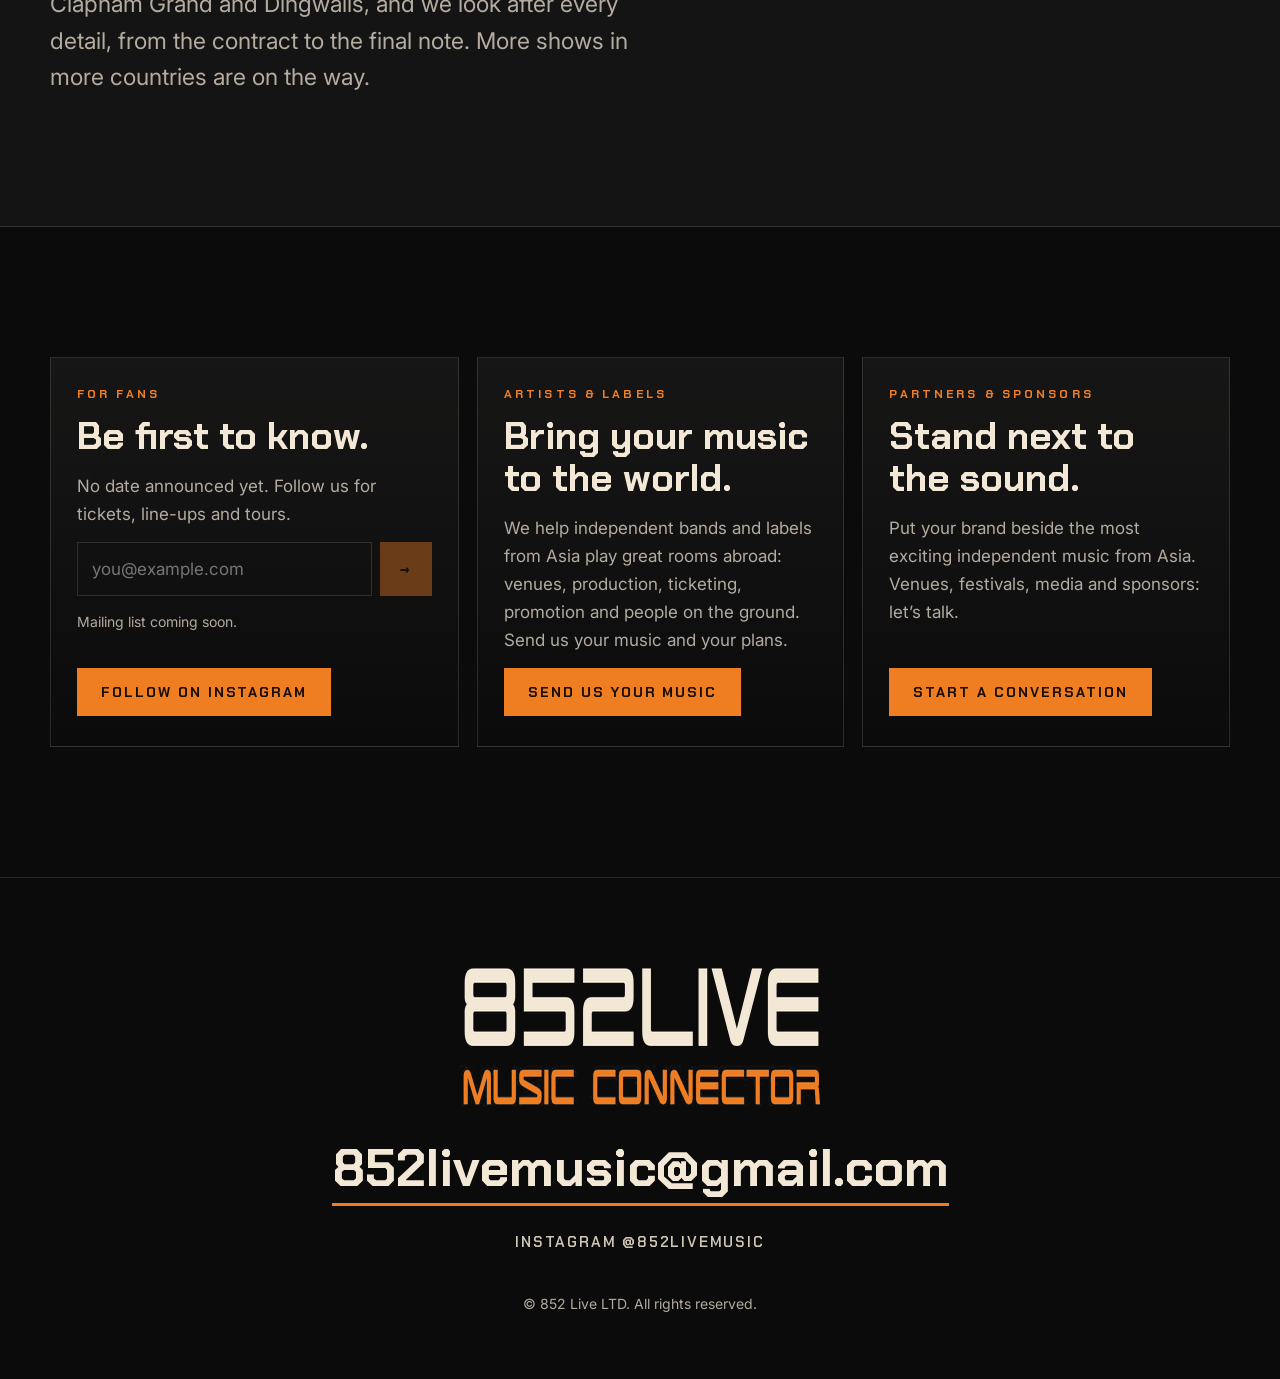
==== commit c2d5eb30: "Set 852live.net as canonical domain Co-Authored-By: Claude Sonnet 5.5 <noreply@anthropic.com>" ====
--- a/index.html
+++ b/index.html
@@ -9,12 +9,14 @@
   <meta property="og:title" content="852 Live | Music Connector">
   <meta property="og:description" content="Live music from Asia’s independent scenes, on stages around the world.">
   <meta property="og:type" content="website">
-  <meta property="og:image" content="img/fuhui-banner.jpg">
+  <meta property="og:image" content="https://852live.net/img/fuhui-banner.jpg">
+  <meta property="og:url" content="https://852live.net/">
+  <link rel="canonical" href="https://852live.net/">
   <link rel="icon" href="img/favicon.png" type="image/png">
   <link rel="preconnect" href="https://fonts.googleapis.com">
   <link rel="preconnect" href="https://fonts.gstatic.com" crossorigin>
   <link href="https://fonts.googleapis.com/css2?family=Chakra+Petch:wght@500;600;700&family=Inter:wght@400;500;600&family=Noto+Sans+SC:wght@400;500;700&family=Noto+Sans+TC:wght@400;500;700&display=swap" rel="stylesheet">
-  <link rel="stylesheet" href="css/style.css?v=10">
+  <link rel="stylesheet" href="css/style.css?v=11">
   <script>document.documentElement.classList.add('js');</script>
 </head>
 <body>
@@ -129,6 +131,6 @@
   </div>
 </footer>
 
-<script type="module" src="js/main.js?v=10"></script>
+<script type="module" src="js/main.js?v=11"></script>
 </body>
 </html>
--- a/css/style.css
+++ b/css/style.css
@@ -167,3 +167,7 @@
 .founder h3 { font: 600 19px/1.3 var(--head); color: var(--cream); margin: 0 0 6px; }
 .founder p { margin: 0; color: var(--cream-dim); }
 .founder + .lead { margin-top: 28px; }
+
+.shot { margin: 0; flex: none; scroll-snap-align: start; }
+.shot img { display: block; height: clamp(150px, 26vw, 220px); width: auto; max-width: none; border: 1px solid var(--line); filter: saturate(.9); }
+.shot figcaption { margin-top: 6px; font: 600 12px var(--head); letter-spacing: .08em; text-transform: uppercase; color: var(--cream-dim); }
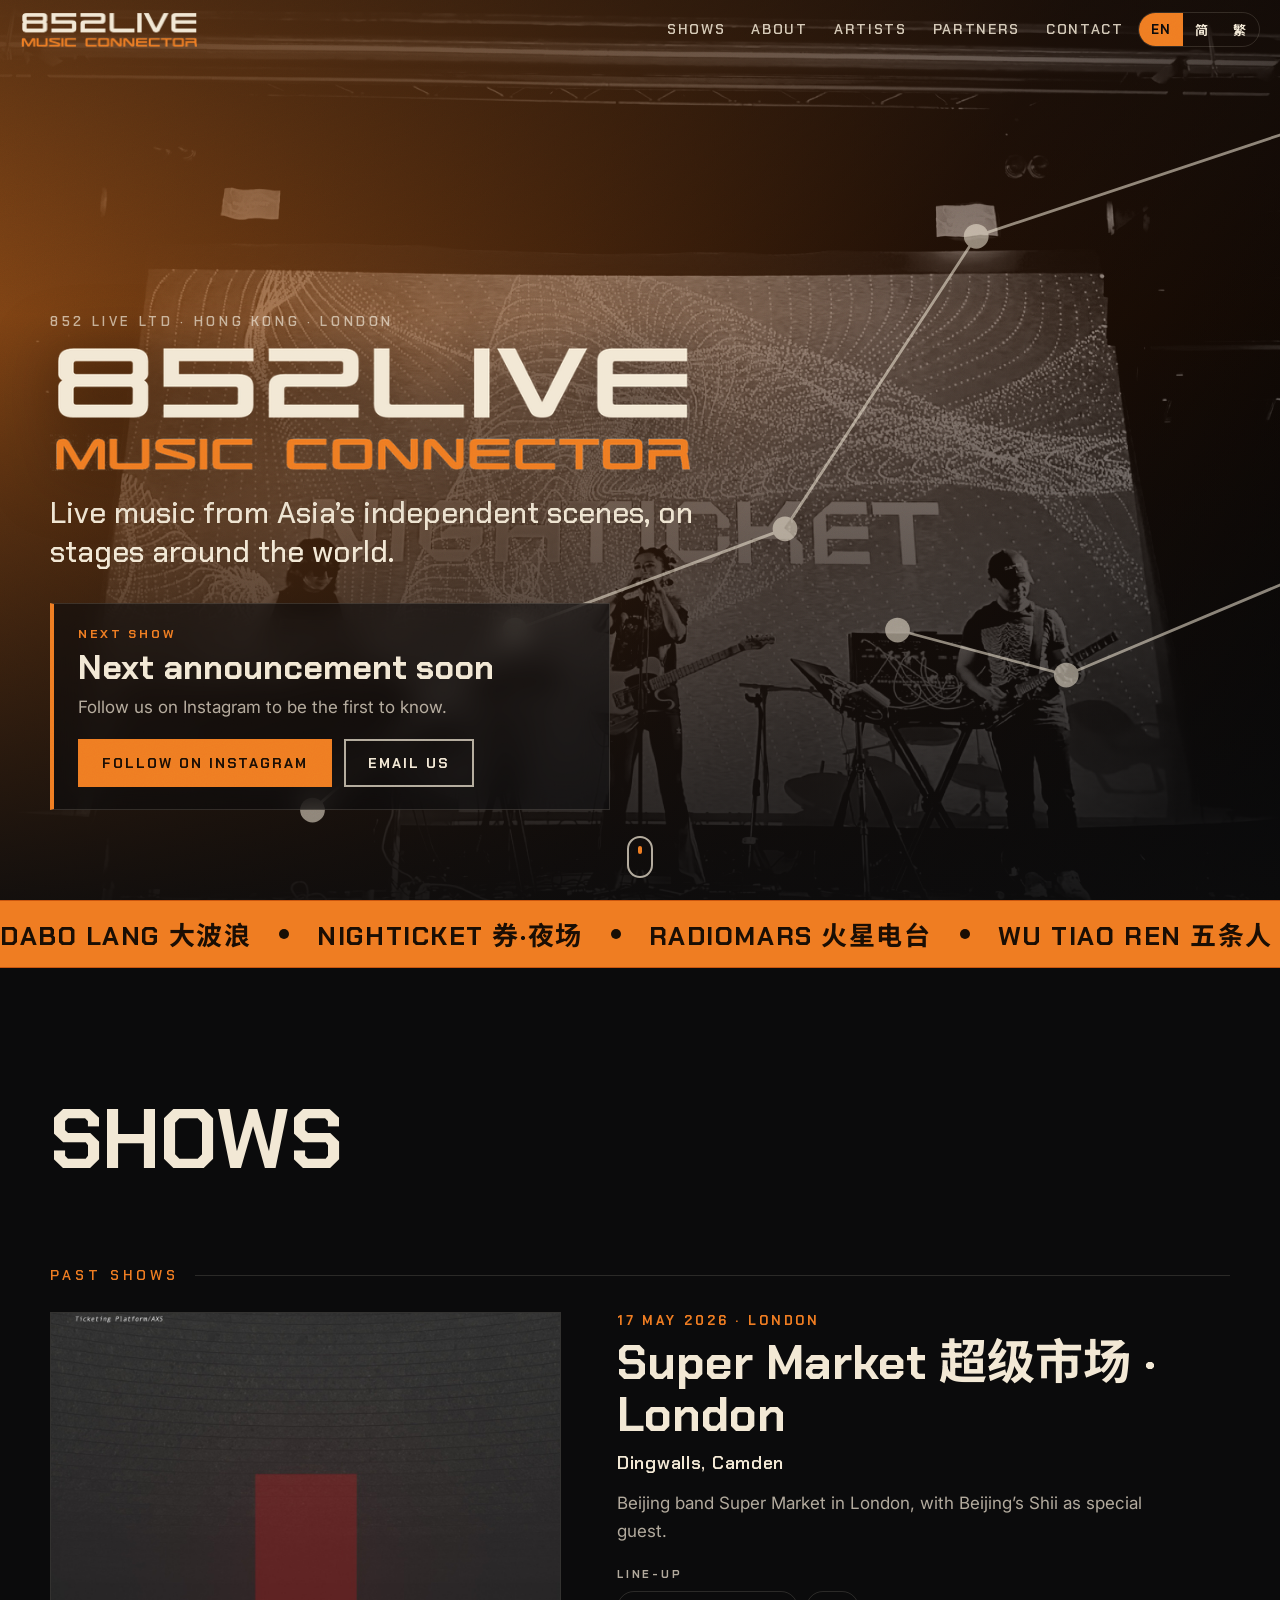
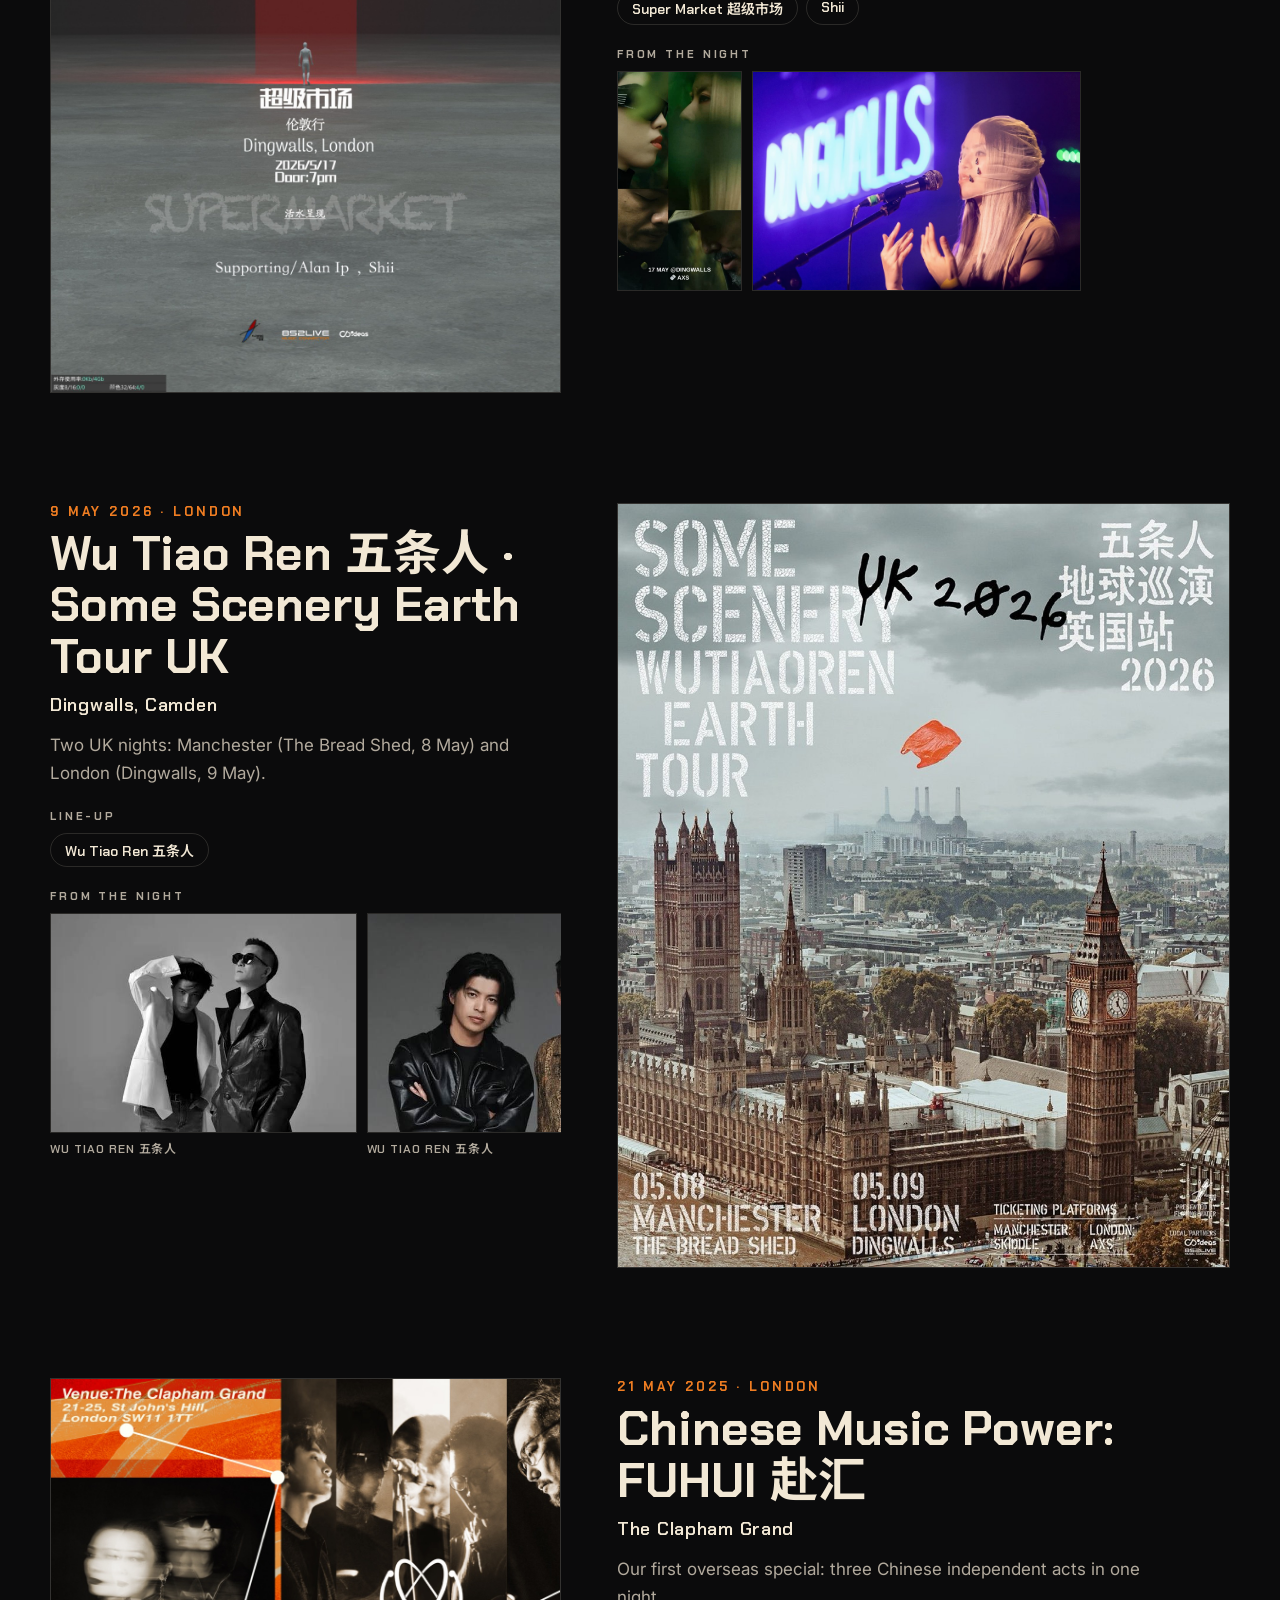
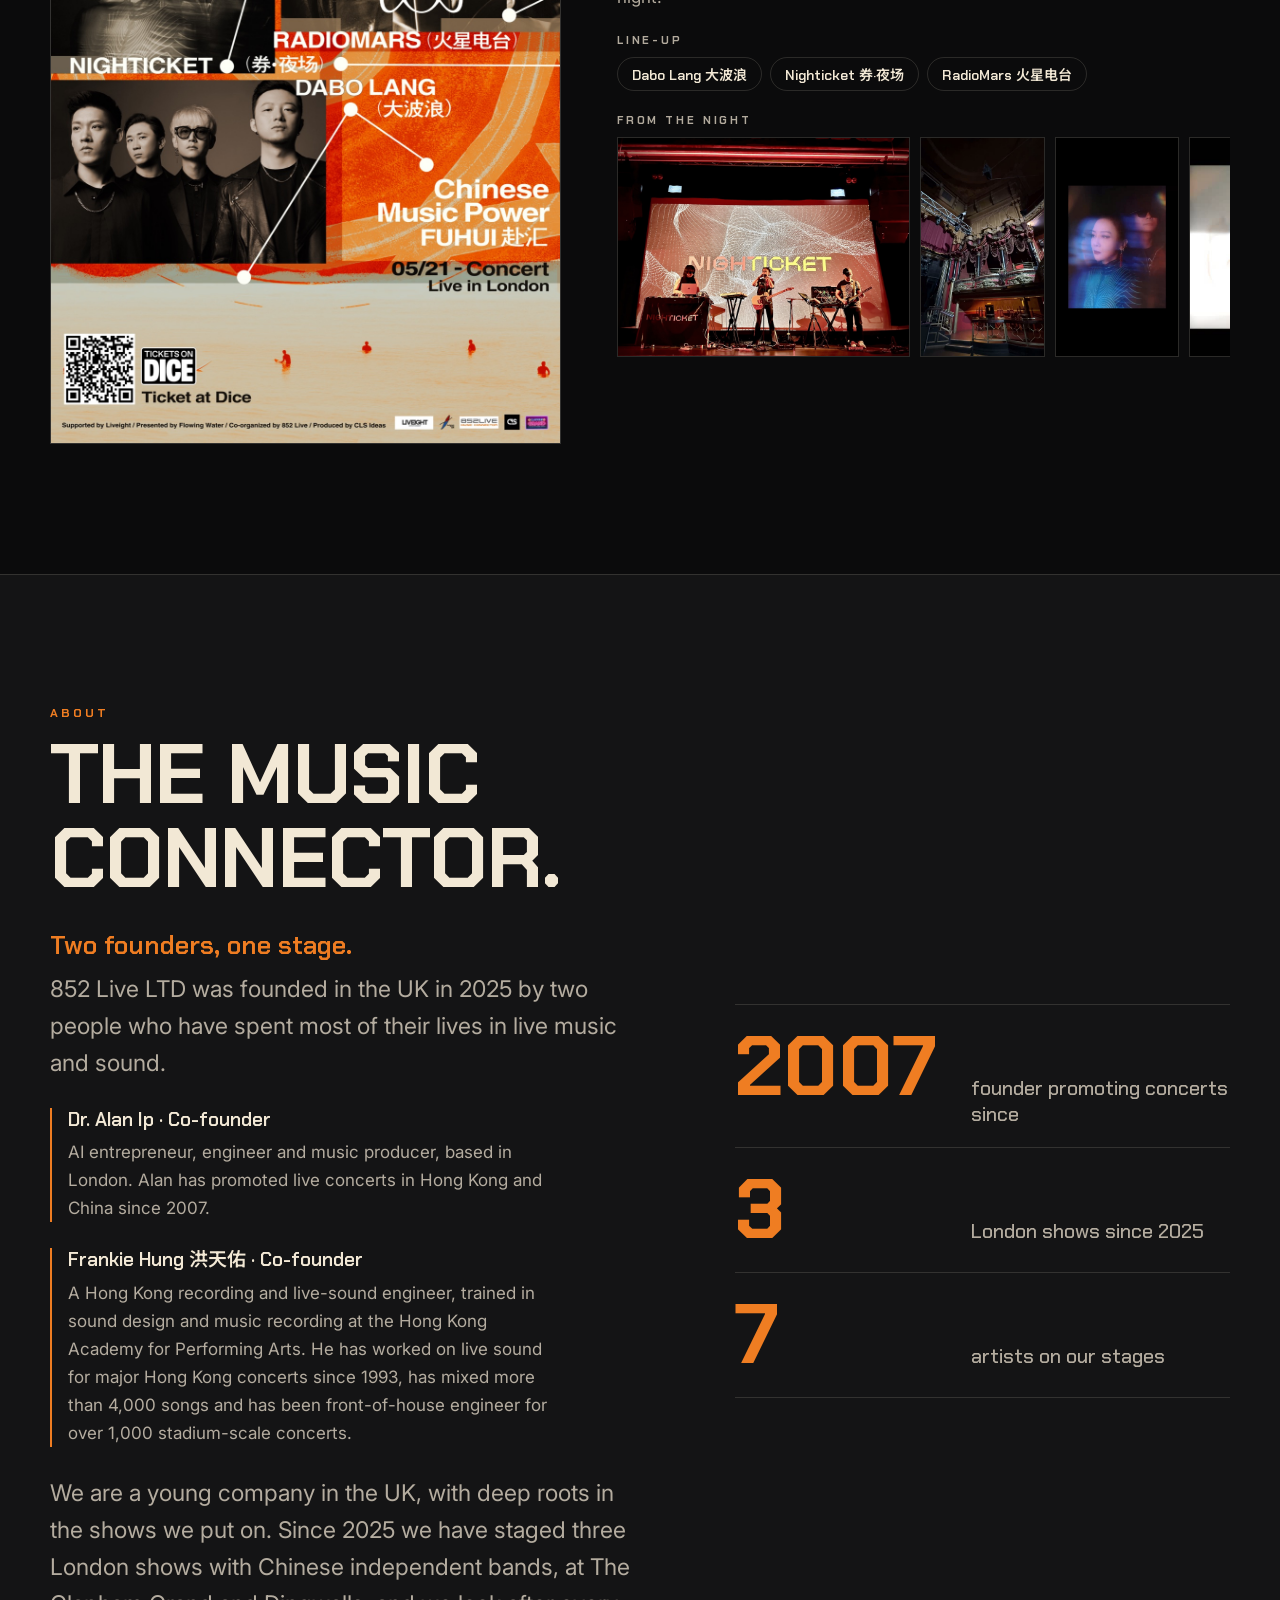
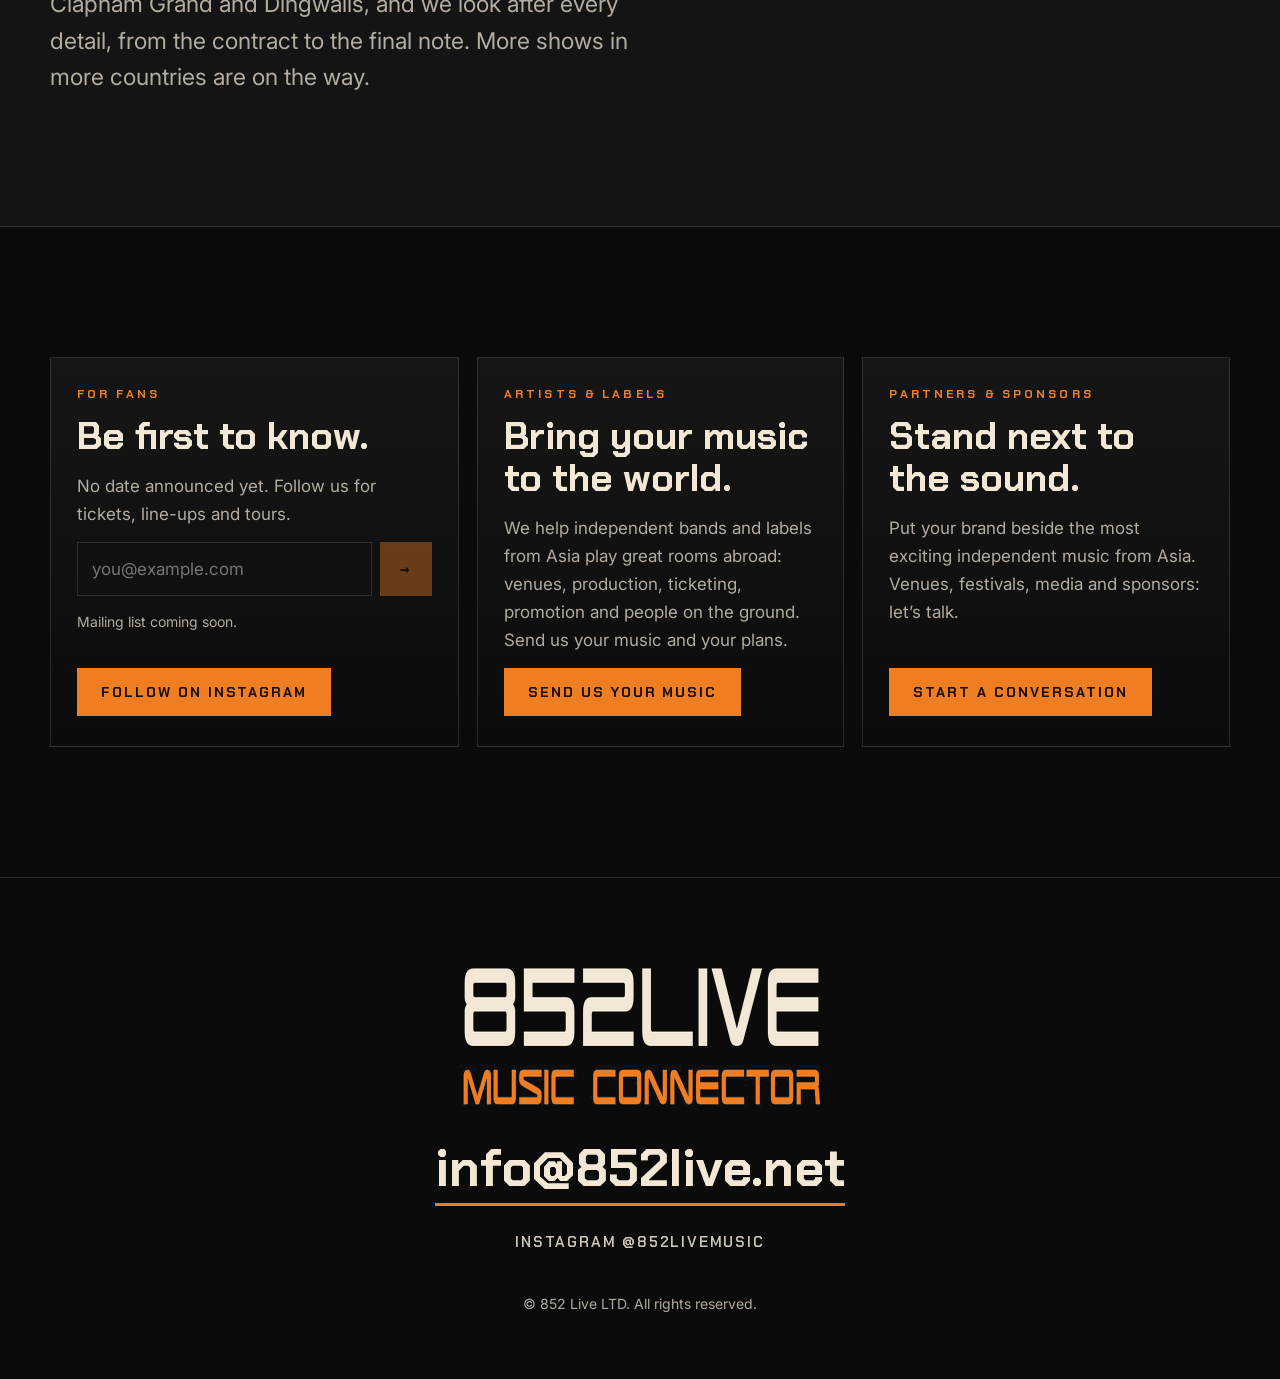
==== commit fd9d7249: "Use info@852live.net across page Co-Authored-By: Claude Sonnet 5.5 <noreply@anthropic.com>" ====
--- a/index.html
+++ b/index.html
@@ -110,13 +110,13 @@
         <p class="kicker" data-i18n="artists_kicker">Artists &amp; labels</p>
         <h2 data-i18n="artists_title">Bring your music to the world.</h2>
         <p data-i18n="artists_body"></p>
-        <a class="btn" href="mailto:852livemusic@gmail.com?subject=Artist%20enquiry" data-i18n="artists_btn">Send us your music</a>
+        <a class="btn" href="mailto:info@852live.net?subject=Artist%20enquiry" data-i18n="artists_btn">Send us your music</a>
       </article>
       <article class="card reveal" id="partners">
         <p class="kicker" data-i18n="partners_kicker">Partners &amp; sponsors</p>
         <h2 data-i18n="partners_title">Stand next to the sound.</h2>
         <p data-i18n="partners_body"></p>
-        <a class="btn" href="mailto:852livemusic@gmail.com?subject=Partnership%20enquiry" data-i18n="partners_btn">Start a conversation</a>
+        <a class="btn" href="mailto:info@852live.net?subject=Partnership%20enquiry" data-i18n="partners_btn">Start a conversation</a>
       </article>
     </div>
   </section>
@@ -125,12 +125,12 @@
 <footer class="footer" id="contact">
   <div class="wrap">
     <img src="img/logo-light.png" alt="852 Live Music Connector" class="footer-logo" width="720" height="138" loading="lazy">
-    <a class="big-mail" href="mailto:852livemusic@gmail.com">852livemusic@gmail.com</a>
+    <a class="big-mail" href="mailto:info@852live.net">info@852live.net</a>
     <p class="footer-links"><a href="https://www.instagram.com/852livemusic/" target="_blank" rel="noopener">Instagram @852livemusic</a></p>
     <p class="small" data-i18n="footer_rights">© 852 Live LTD. All rights reserved.</p>
   </div>
 </footer>
 
-<script type="module" src="js/main.js?v=11"></script>
+<script type="module" src="js/main.js?v=12"></script>
 </body>
 </html>
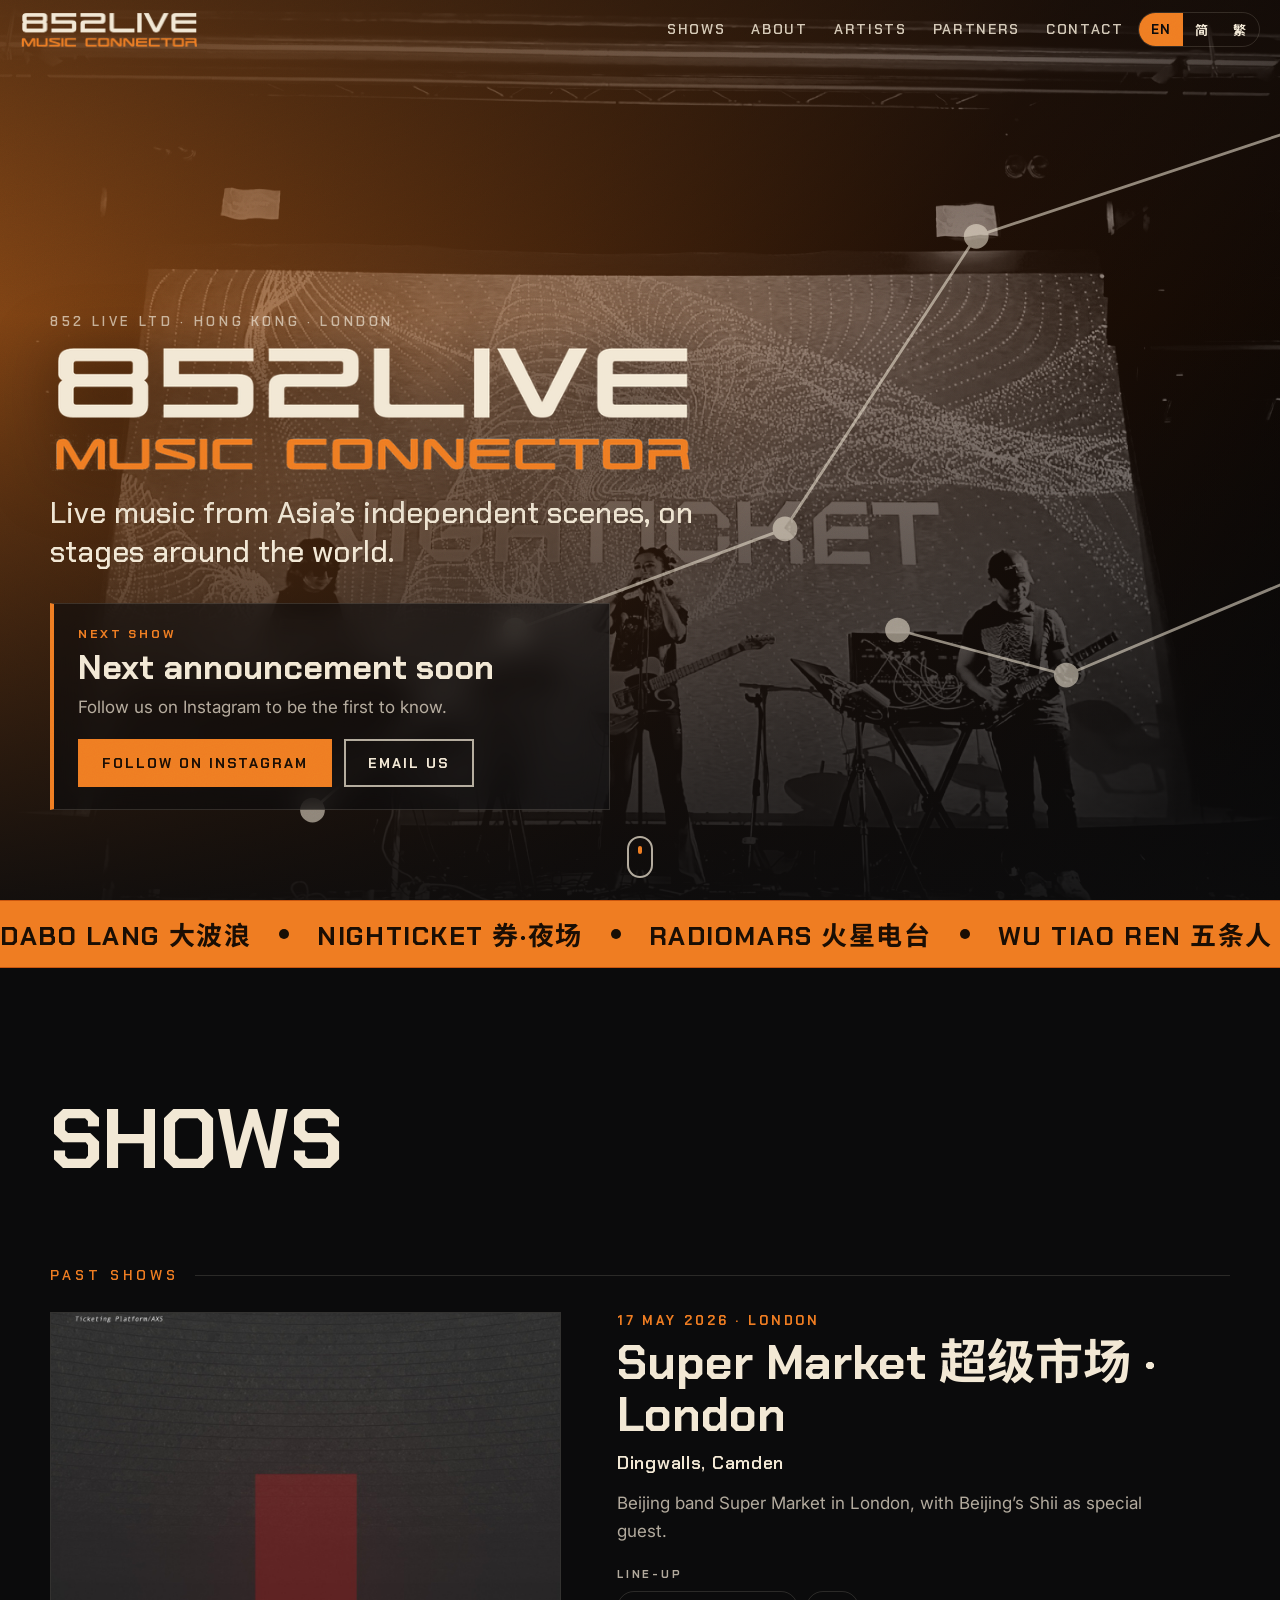
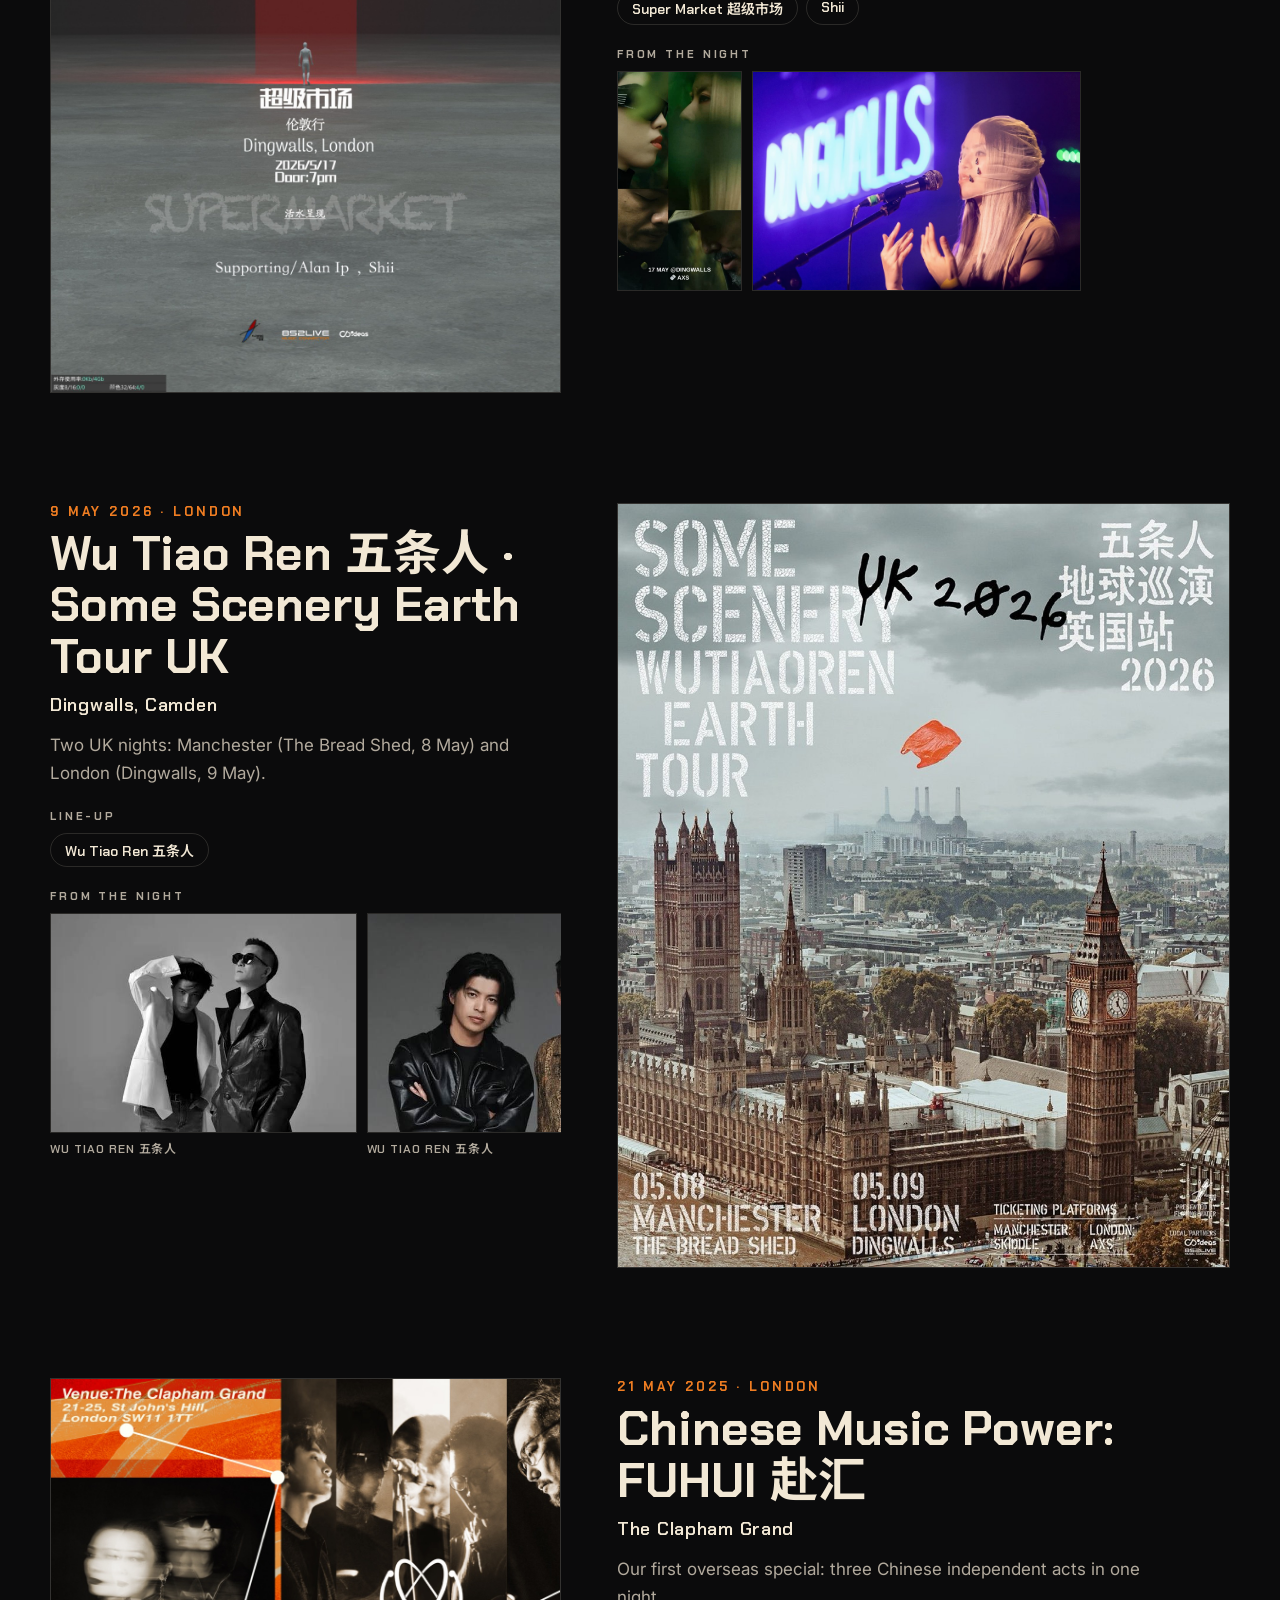
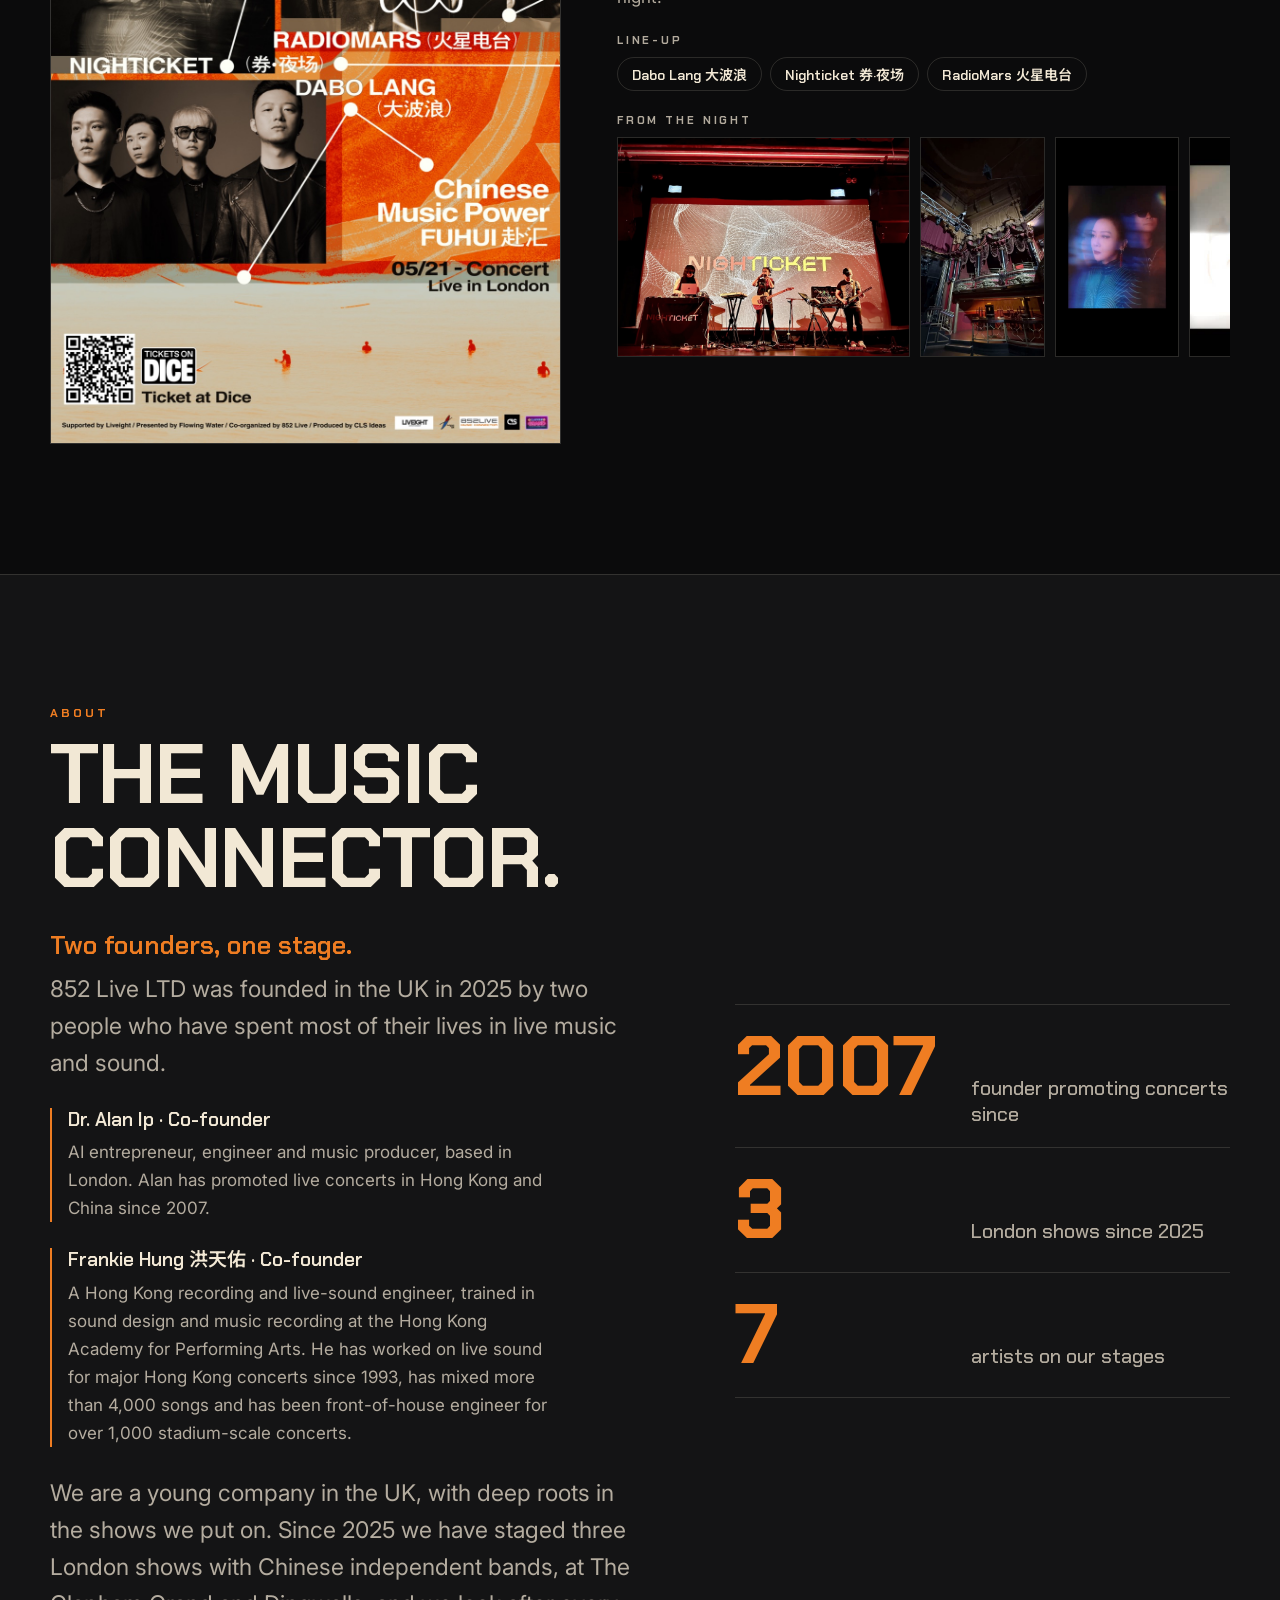
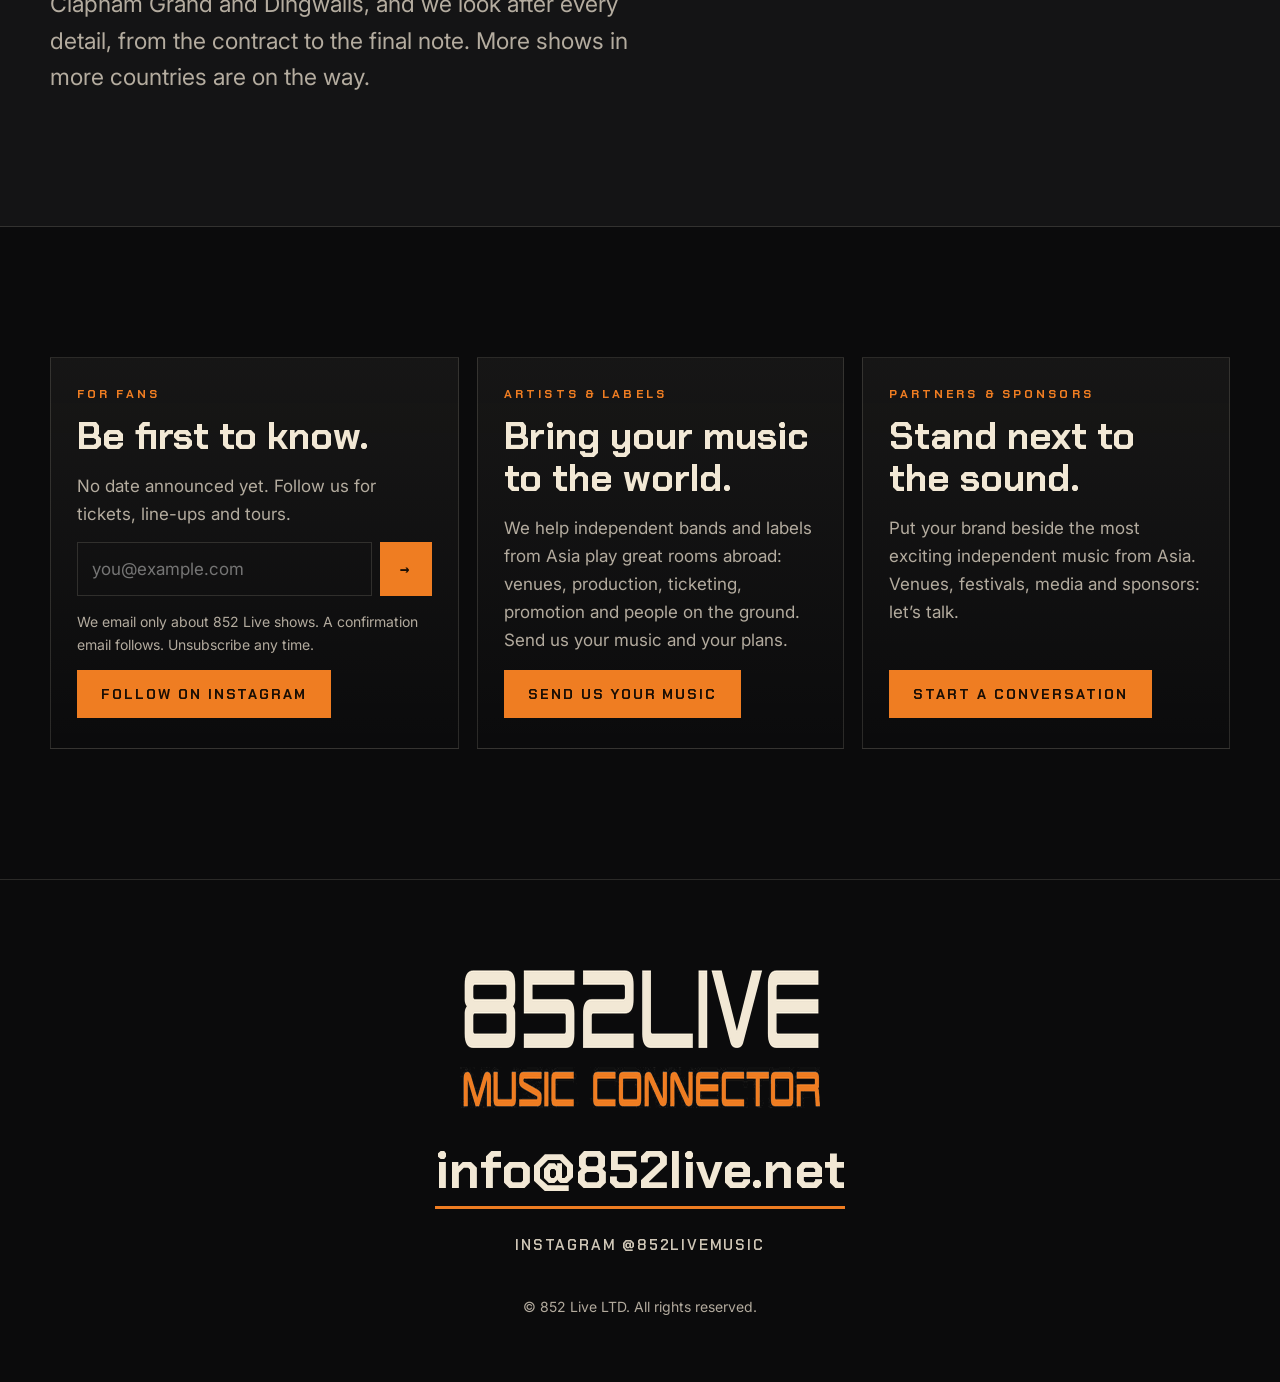
==== commit 54af1cff: "Connect mailing list form to Buttondown Co-Authored-By: Claude Sonnet 5.5 <noreply@anthropic.com>" ====
--- a/index.html
+++ b/index.html
@@ -16,7 +16,7 @@
   <link rel="preconnect" href="https://fonts.googleapis.com">
   <link rel="preconnect" href="https://fonts.gstatic.com" crossorigin>
   <link href="https://fonts.googleapis.com/css2?family=Chakra+Petch:wght@500;600;700&family=Inter:wght@400;500;600&family=Noto+Sans+SC:wght@400;500;700&family=Noto+Sans+TC:wght@400;500;700&display=swap" rel="stylesheet">
-  <link rel="stylesheet" href="css/style.css?v=11">
+  <link rel="stylesheet" href="css/style.css?v=13">
   <script>document.documentElement.classList.add('js');</script>
 </head>
 <body>
@@ -99,11 +99,11 @@
         <p class="kicker" data-i18n="fans_kicker">For fans</p>
         <h2 data-i18n="fans_title">Be first to know.</h2>
         <p data-i18n="fans_body"></p>
-        <form class="mail" onsubmit="return false" aria-label="Mailing list (coming soon)">
-          <input type="email" placeholder="you@example.com" disabled aria-label="Email address">
-          <button type="button" class="btn" disabled>→</button>
+        <form class="mail" action="https://buttondown.com/api/emails/embed-subscribe/852live" method="post" target="_blank" aria-label="Mailing list">
+          <input type="email" name="email" placeholder="you@example.com" required aria-label="Email address">
+          <button type="submit" class="btn" aria-label="Subscribe">→</button>
         </form>
-        <p class="small" data-i18n="mail_soon">Mailing list coming soon.</p>
+        <p class="small" data-i18n="mail_note">We email only about 852 Live shows. A confirmation email follows. Unsubscribe any time.</p>
         <a class="btn" href="https://www.instagram.com/852livemusic/" target="_blank" rel="noopener" data-i18n="btn_ig">Follow on Instagram</a>
       </article>
       <article class="card reveal" id="artists">
@@ -131,6 +131,6 @@
   </div>
 </footer>
 
-<script type="module" src="js/main.js?v=12"></script>
+<script type="module" src="js/main.js?v=13"></script>
 </body>
 </html>
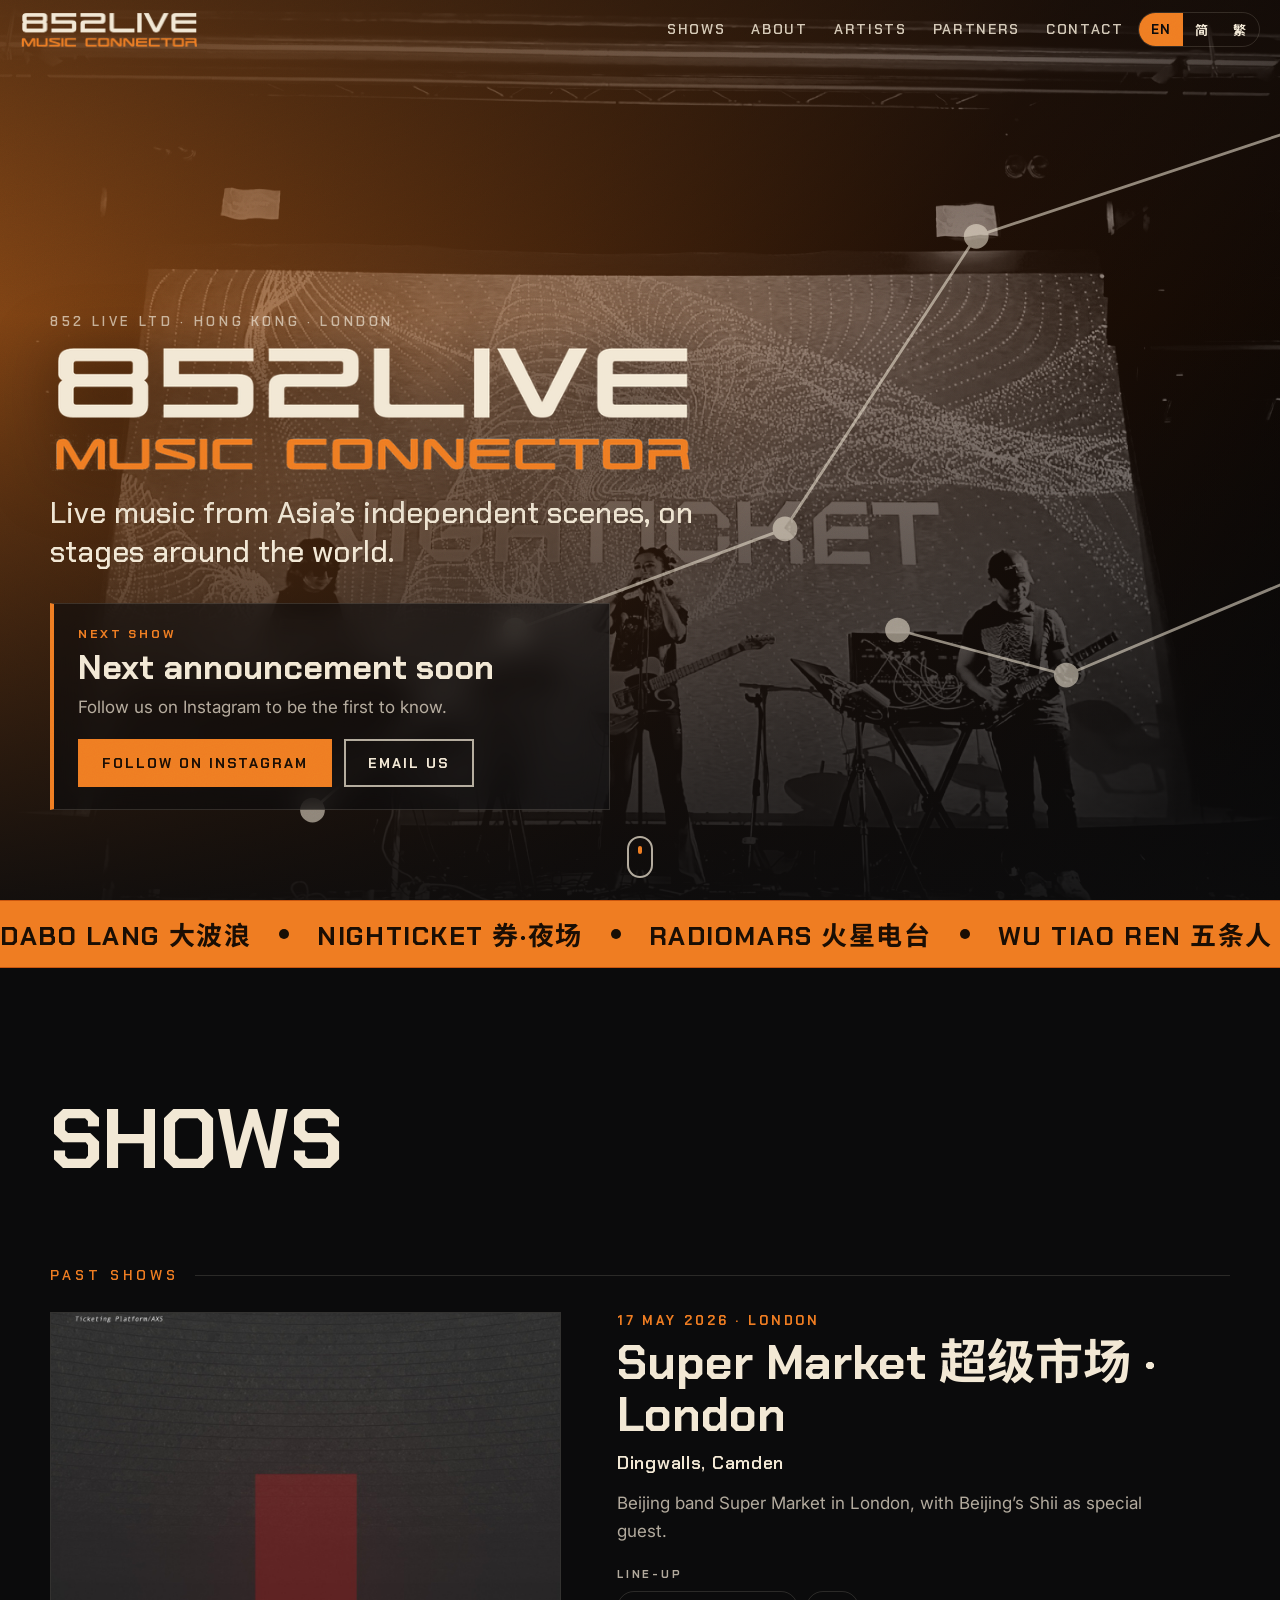
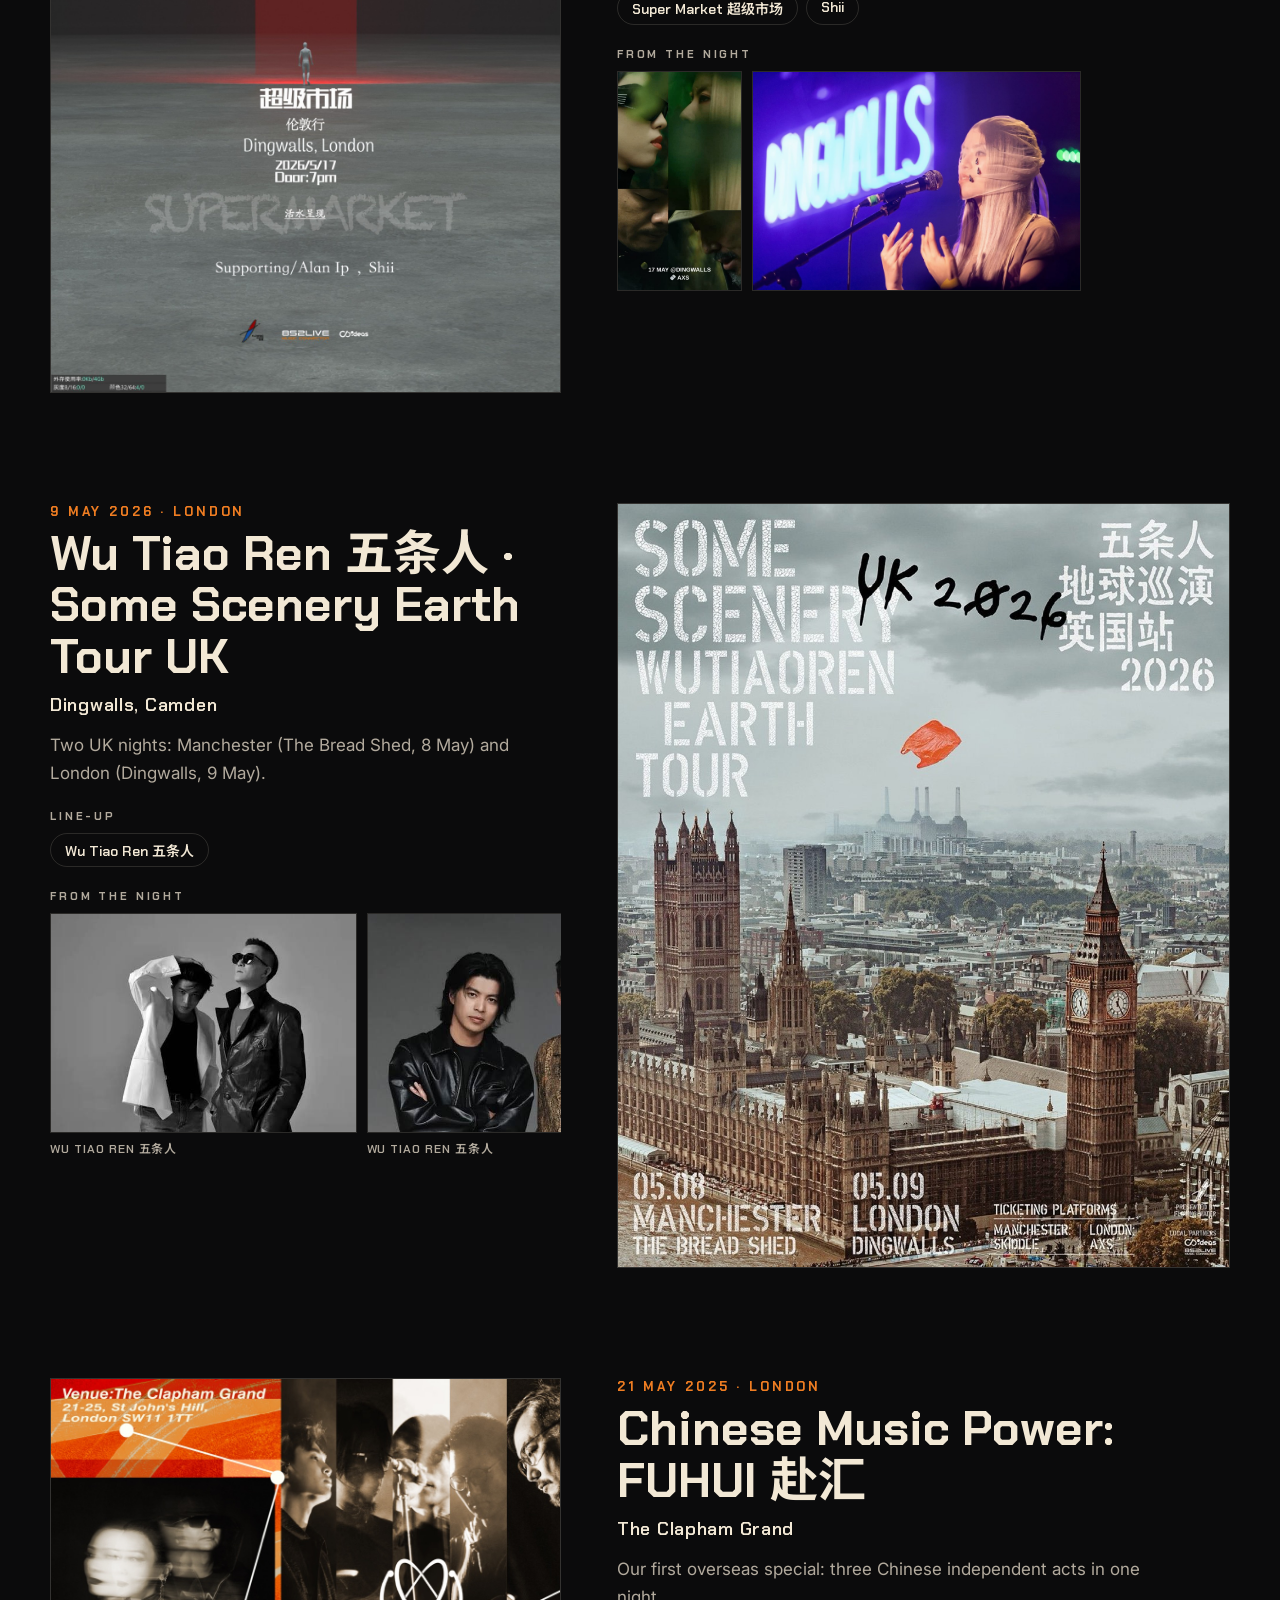
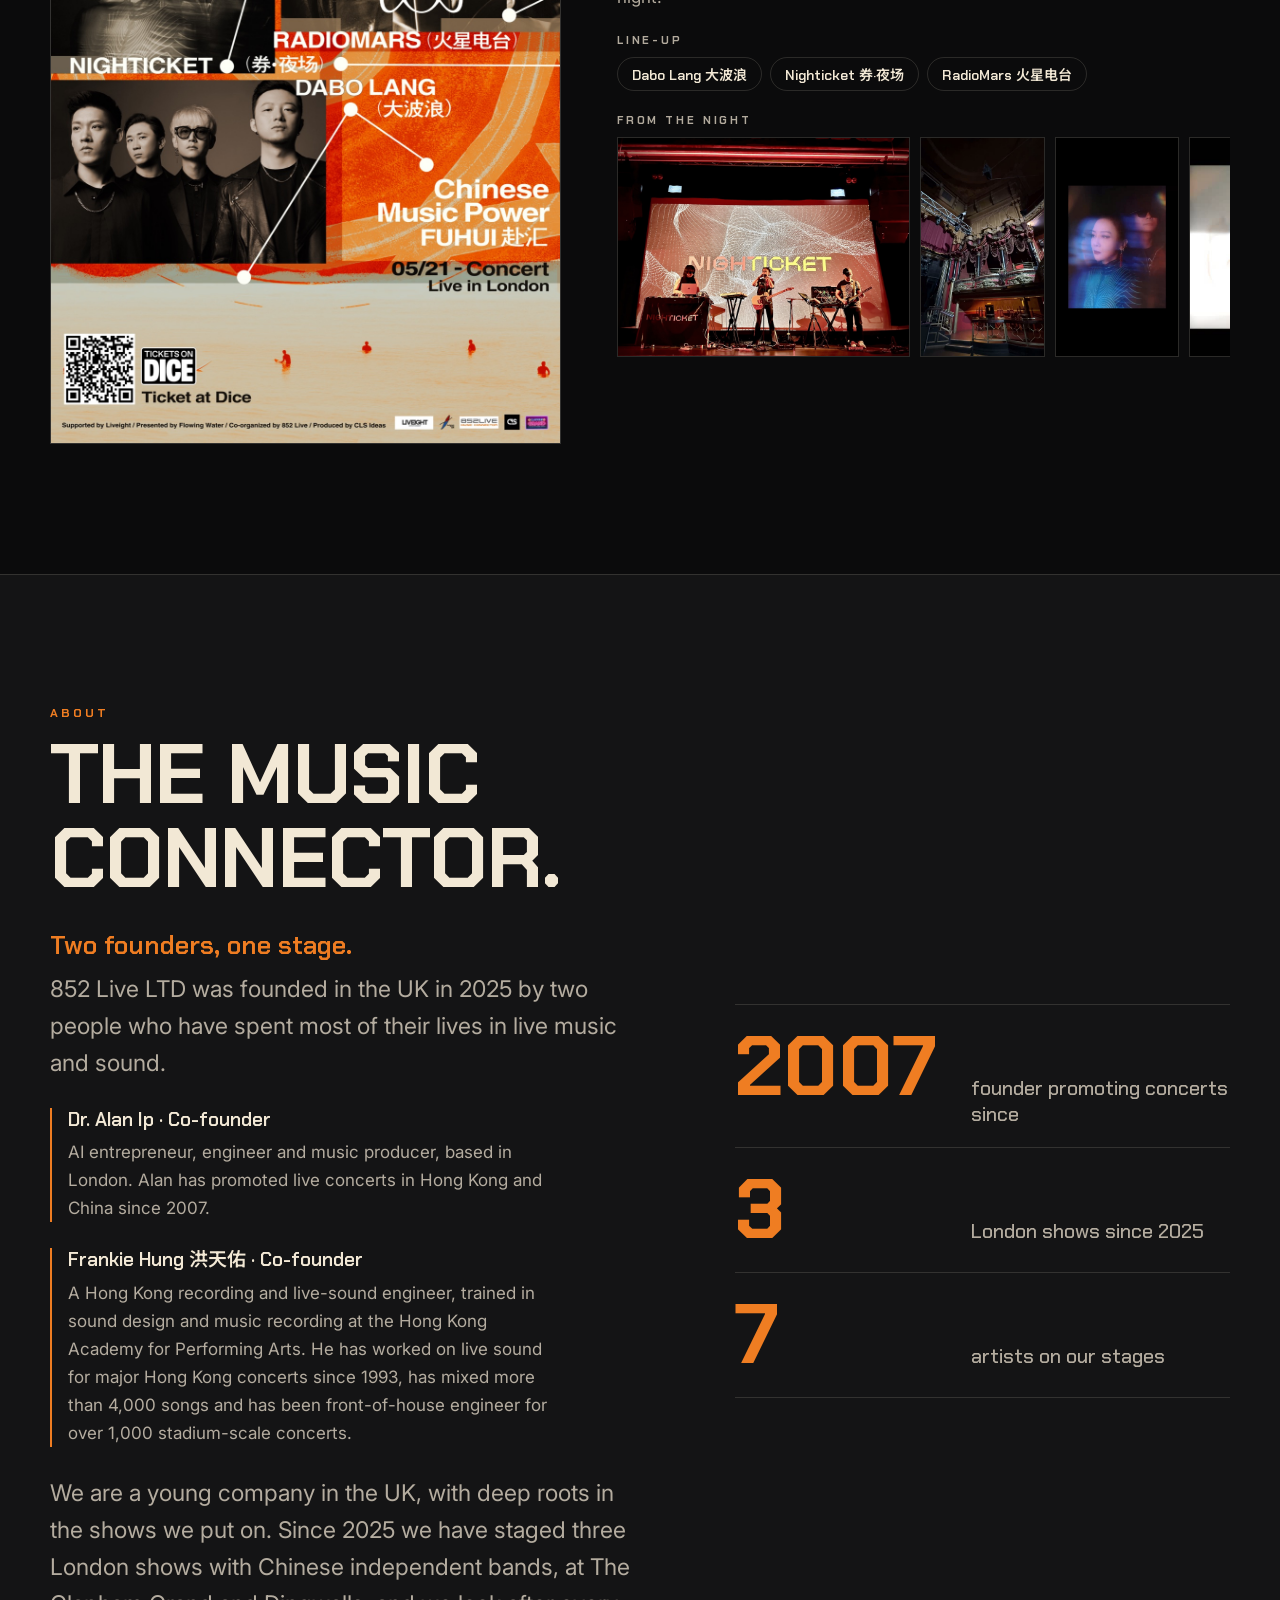
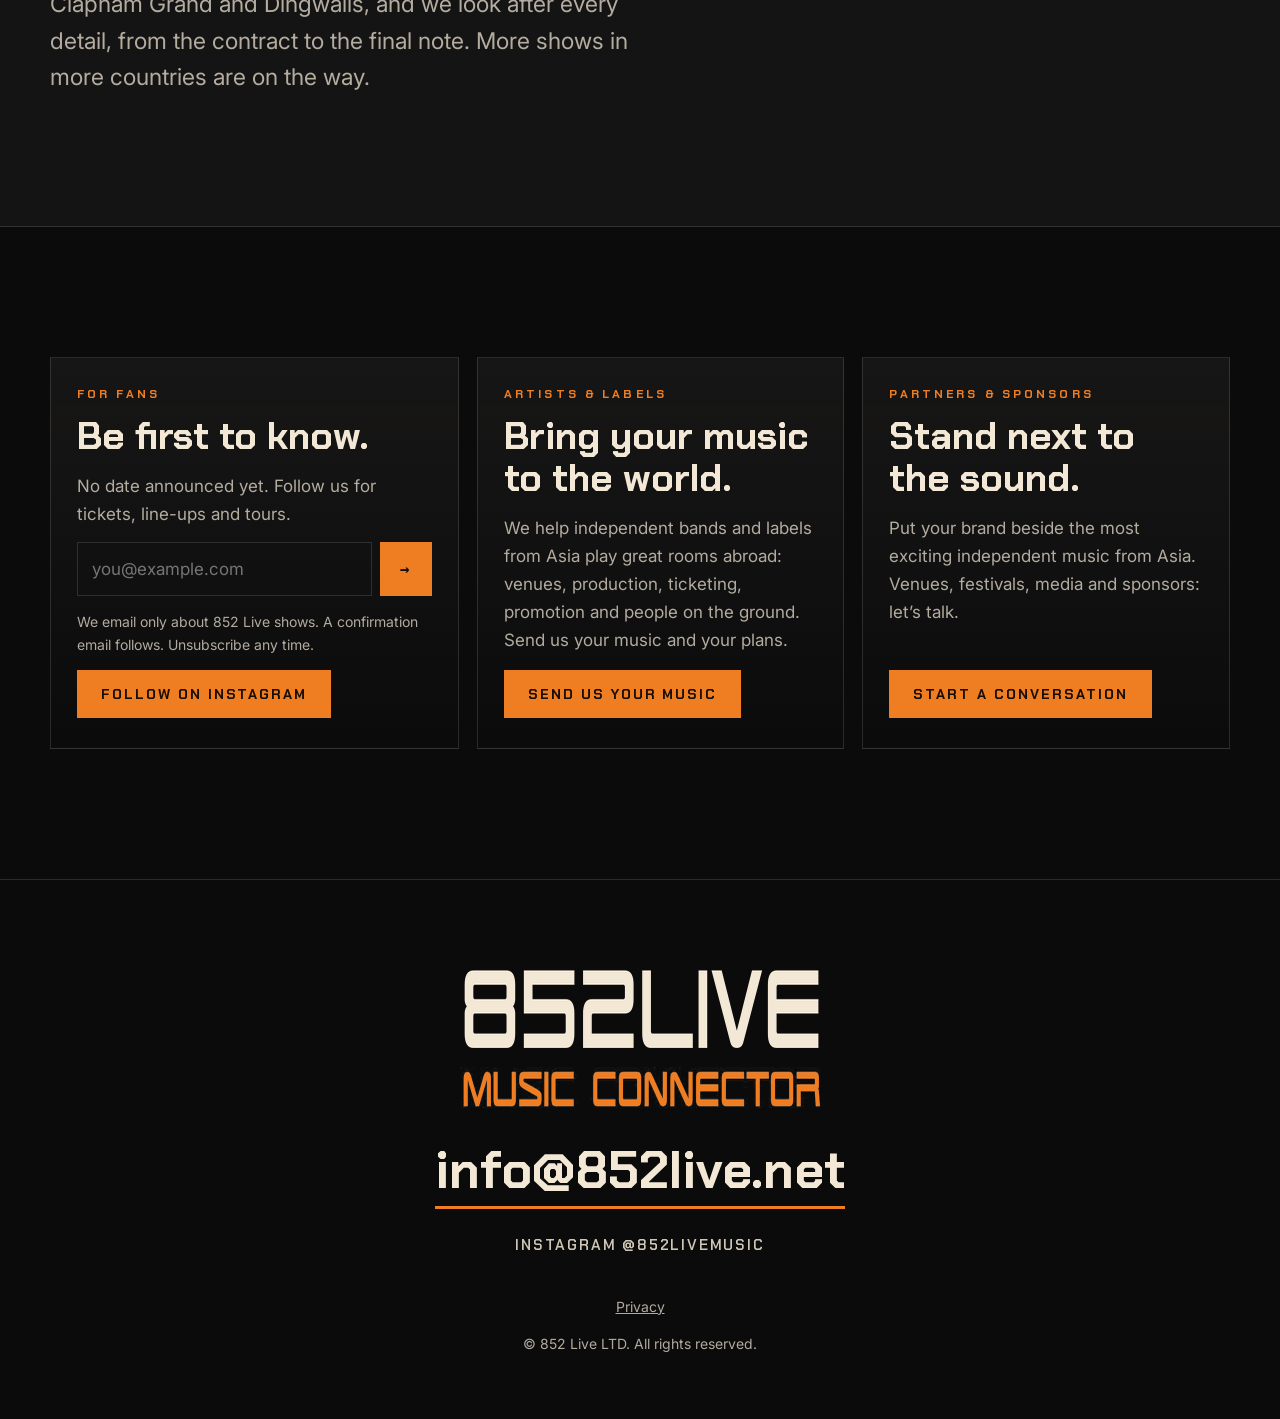
==== commit ce32f921: "Add privacy page Co-Authored-By: Claude Sonnet 5.5 <noreply@anthropic.com>" ====
--- a/index.html
+++ b/index.html
@@ -16,7 +16,7 @@
   <link rel="preconnect" href="https://fonts.googleapis.com">
   <link rel="preconnect" href="https://fonts.gstatic.com" crossorigin>
   <link href="https://fonts.googleapis.com/css2?family=Chakra+Petch:wght@500;600;700&family=Inter:wght@400;500;600&family=Noto+Sans+SC:wght@400;500;700&family=Noto+Sans+TC:wght@400;500;700&display=swap" rel="stylesheet">
-  <link rel="stylesheet" href="css/style.css?v=13">
+  <link rel="stylesheet" href="css/style.css?v=14">
   <script>document.documentElement.classList.add('js');</script>
 </head>
 <body>
@@ -127,10 +127,11 @@
     <img src="img/logo-light.png" alt="852 Live Music Connector" class="footer-logo" width="720" height="138" loading="lazy">
     <a class="big-mail" href="mailto:info@852live.net">info@852live.net</a>
     <p class="footer-links"><a href="https://www.instagram.com/852livemusic/" target="_blank" rel="noopener">Instagram @852livemusic</a></p>
+    <p class="small"><a href="privacy.html" data-i18n="footer_privacy">Privacy</a></p>
     <p class="small" data-i18n="footer_rights">© 852 Live LTD. All rights reserved.</p>
   </div>
 </footer>
 
-<script type="module" src="js/main.js?v=13"></script>
+<script type="module" src="js/main.js?v=14"></script>
 </body>
 </html>
--- a/css/style.css
+++ b/css/style.css
@@ -171,3 +171,13 @@
 .shot { margin: 0; flex: none; scroll-snap-align: start; }
 .shot img { display: block; height: clamp(150px, 26vw, 220px); width: auto; max-width: none; border: 1px solid var(--line); filter: saturate(.9); }
 .shot figcaption { margin-top: 6px; font: 600 12px var(--head); letter-spacing: .08em; text-transform: uppercase; color: var(--cream-dim); }
+
+/* privacy page */
+.legal { padding: 40px 0 72px; max-width: 760px; }
+.legal a { color: var(--orange); }
+.legal h1 { font-family: var(--head); font-size: clamp(32px, 6vw, 48px); margin: 24px 0 4px; }
+.legal h2 { font-family: var(--head); font-size: 20px; margin: 1.8em 0 .4em; }
+.legal ul { padding-left: 1.2em; }
+.legal li { margin: .5em 0; }
+.legal .langs { margin: 0 0 8px; width: max-content; }
+.legal [hidden] { display: none; }
